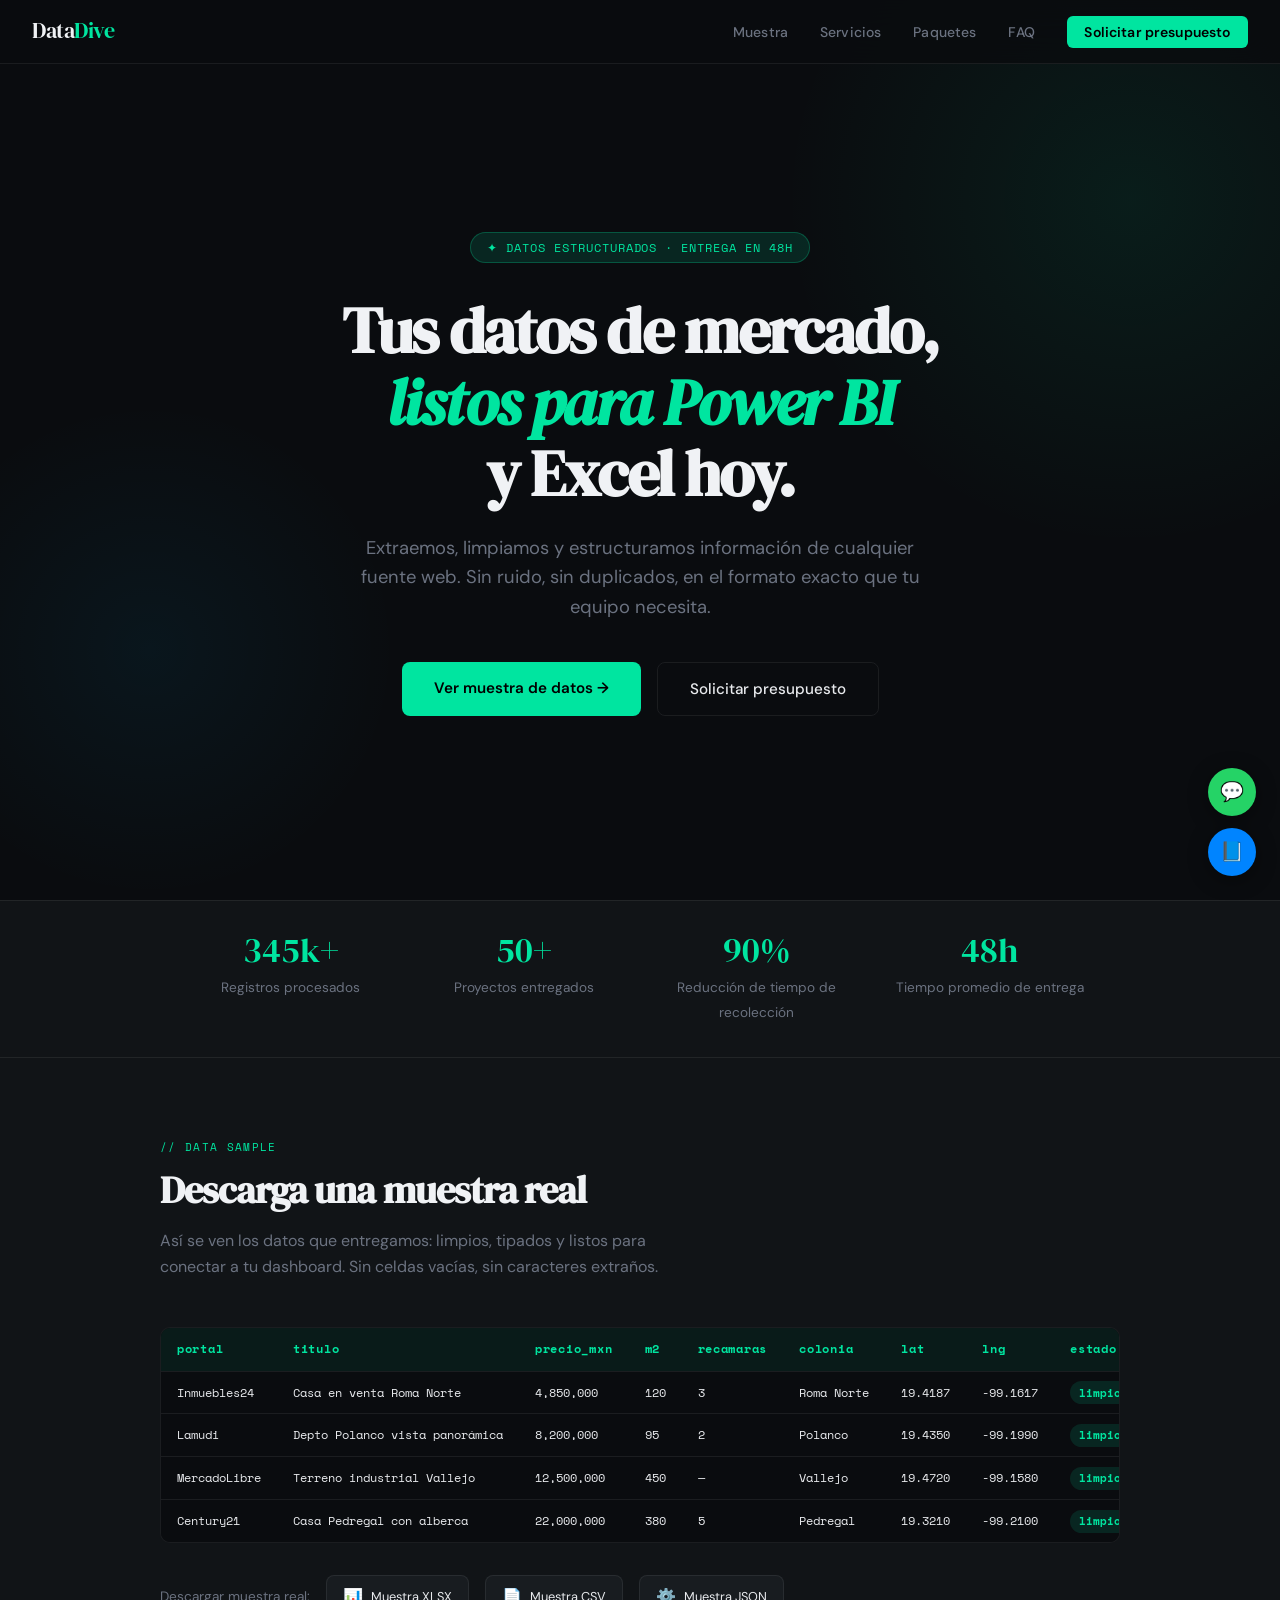
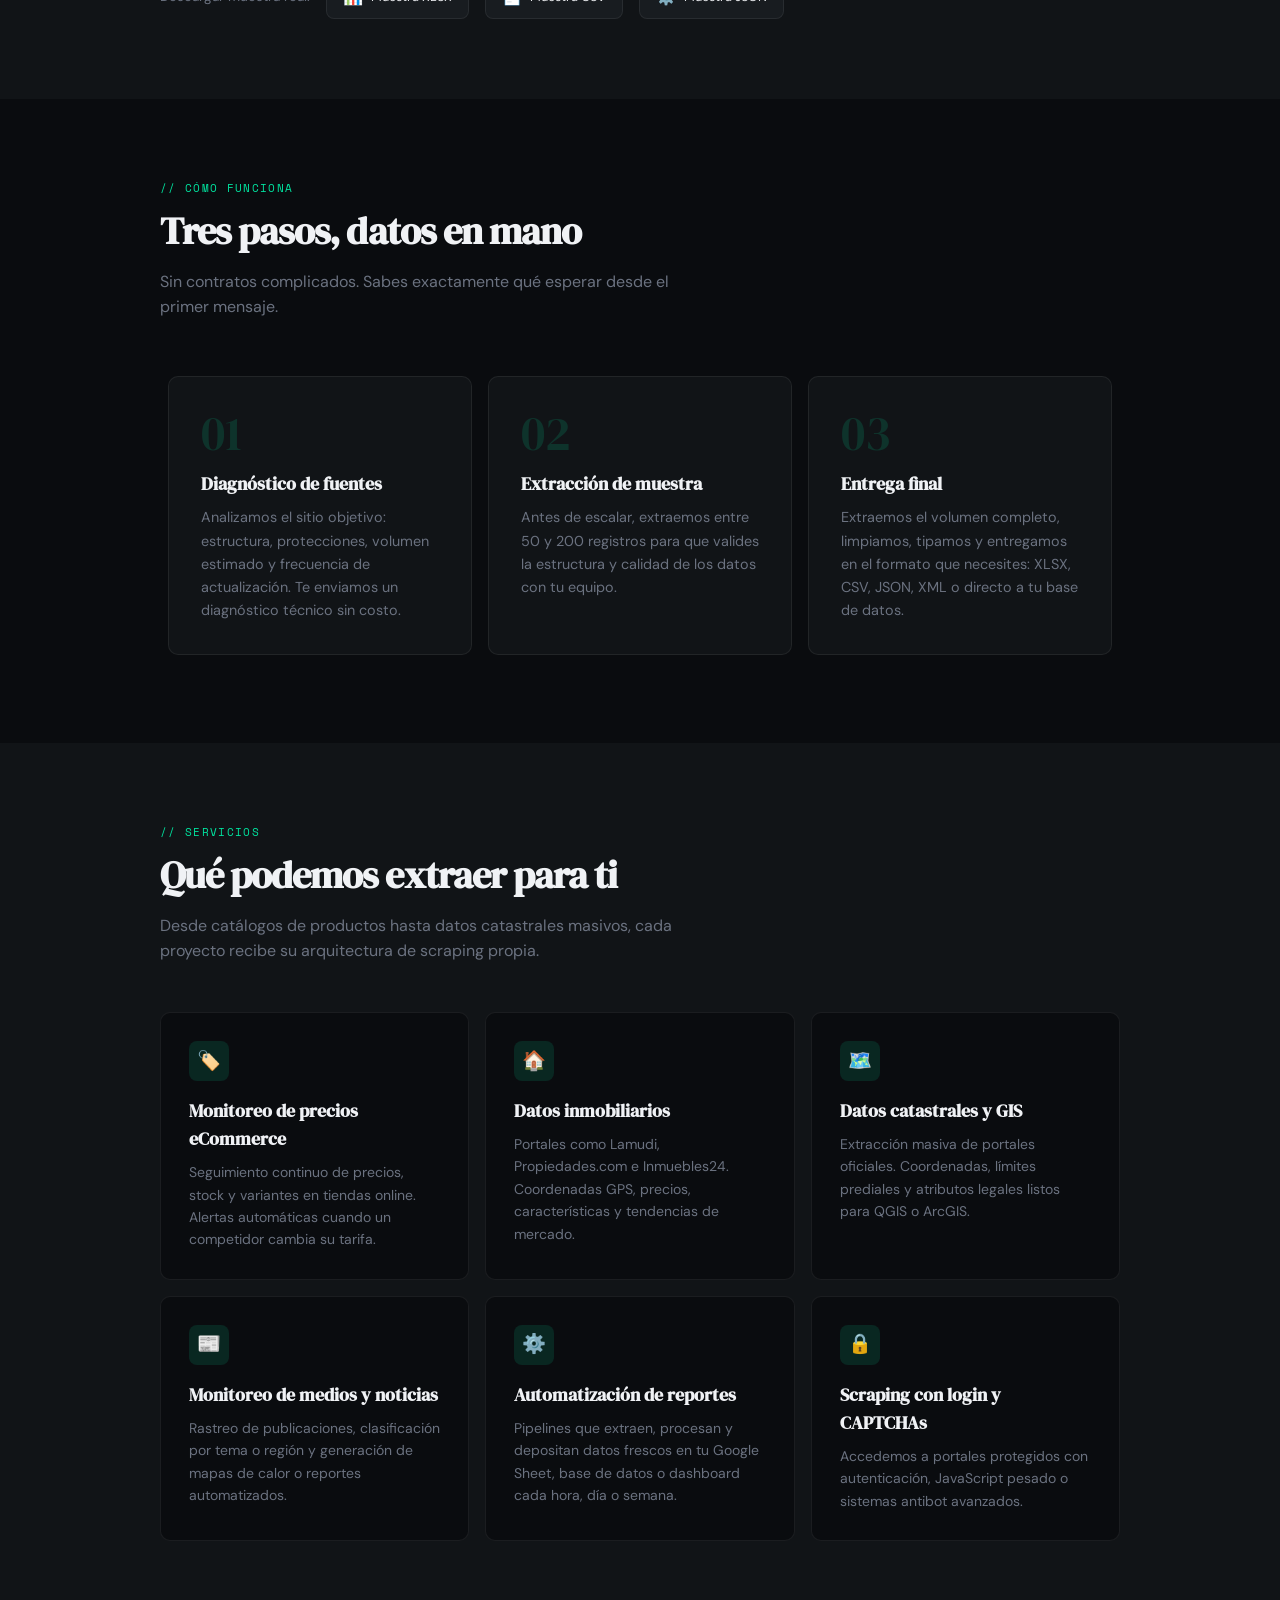
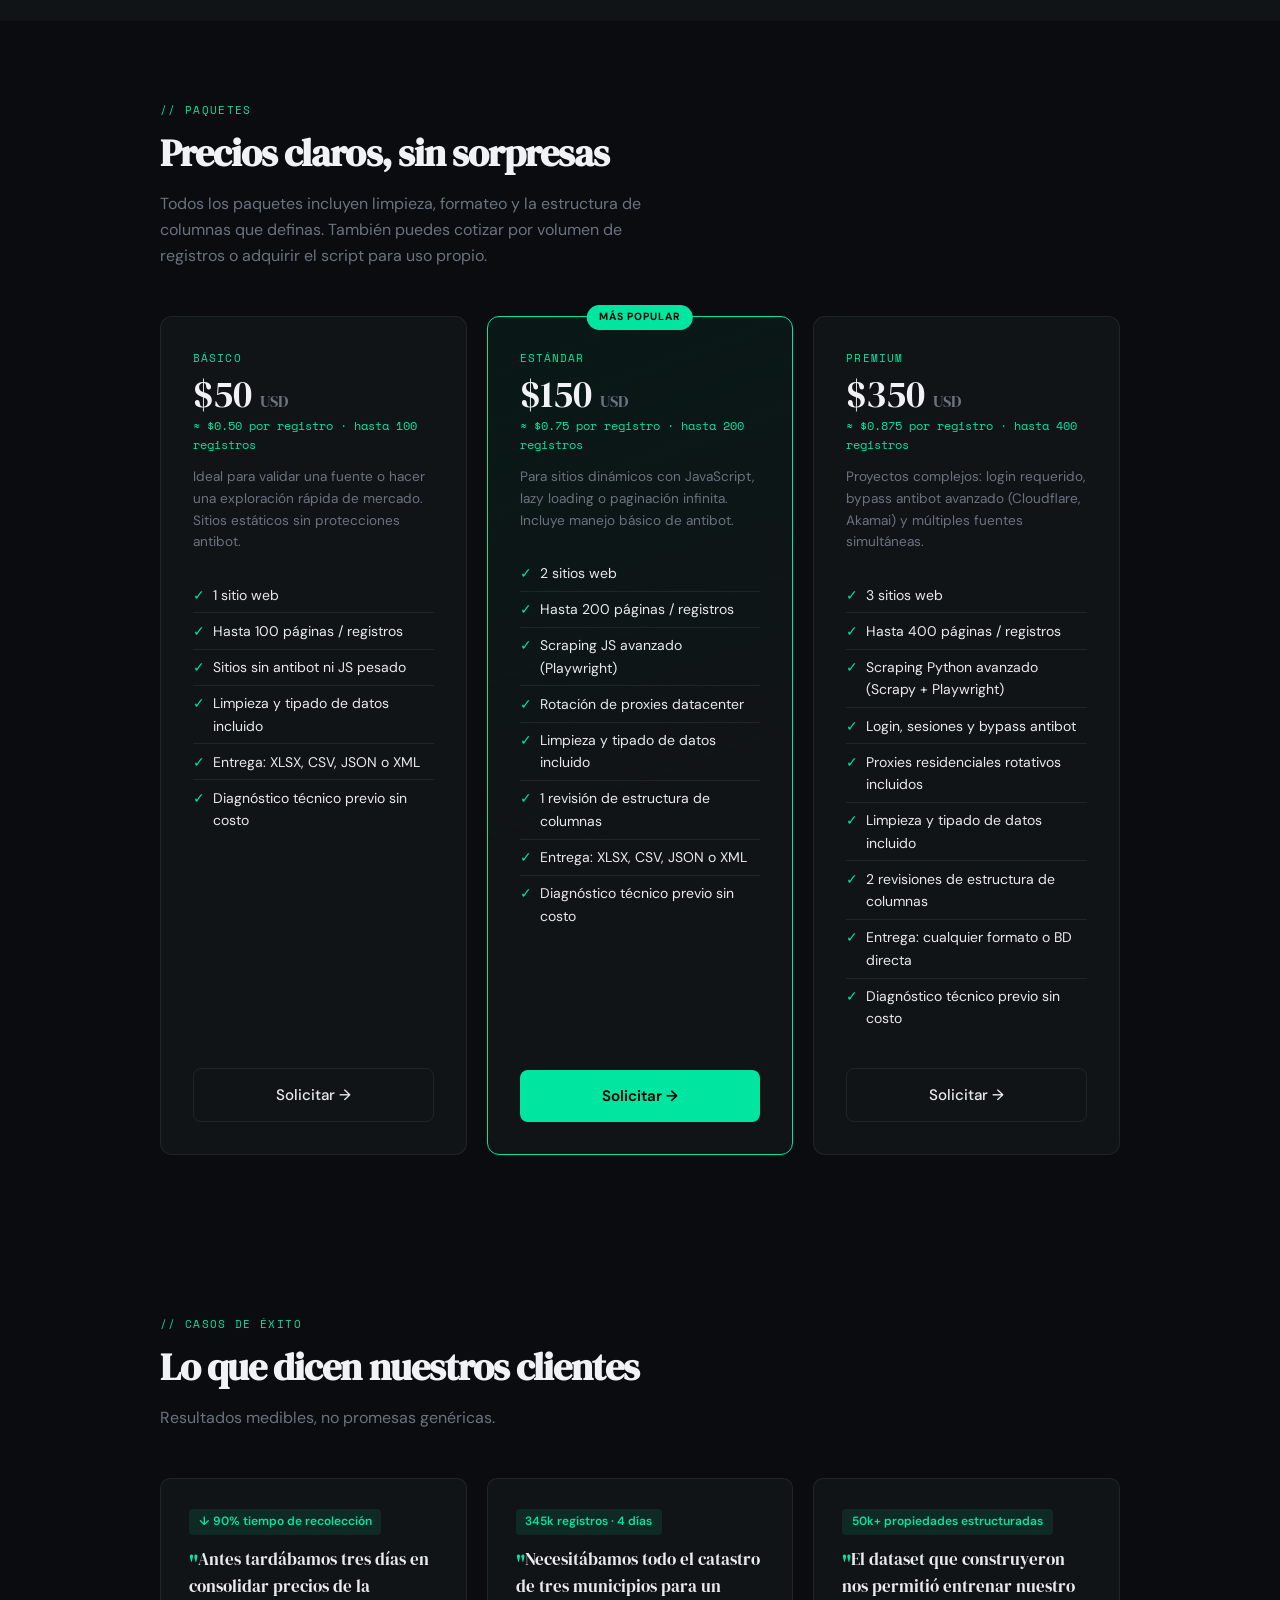
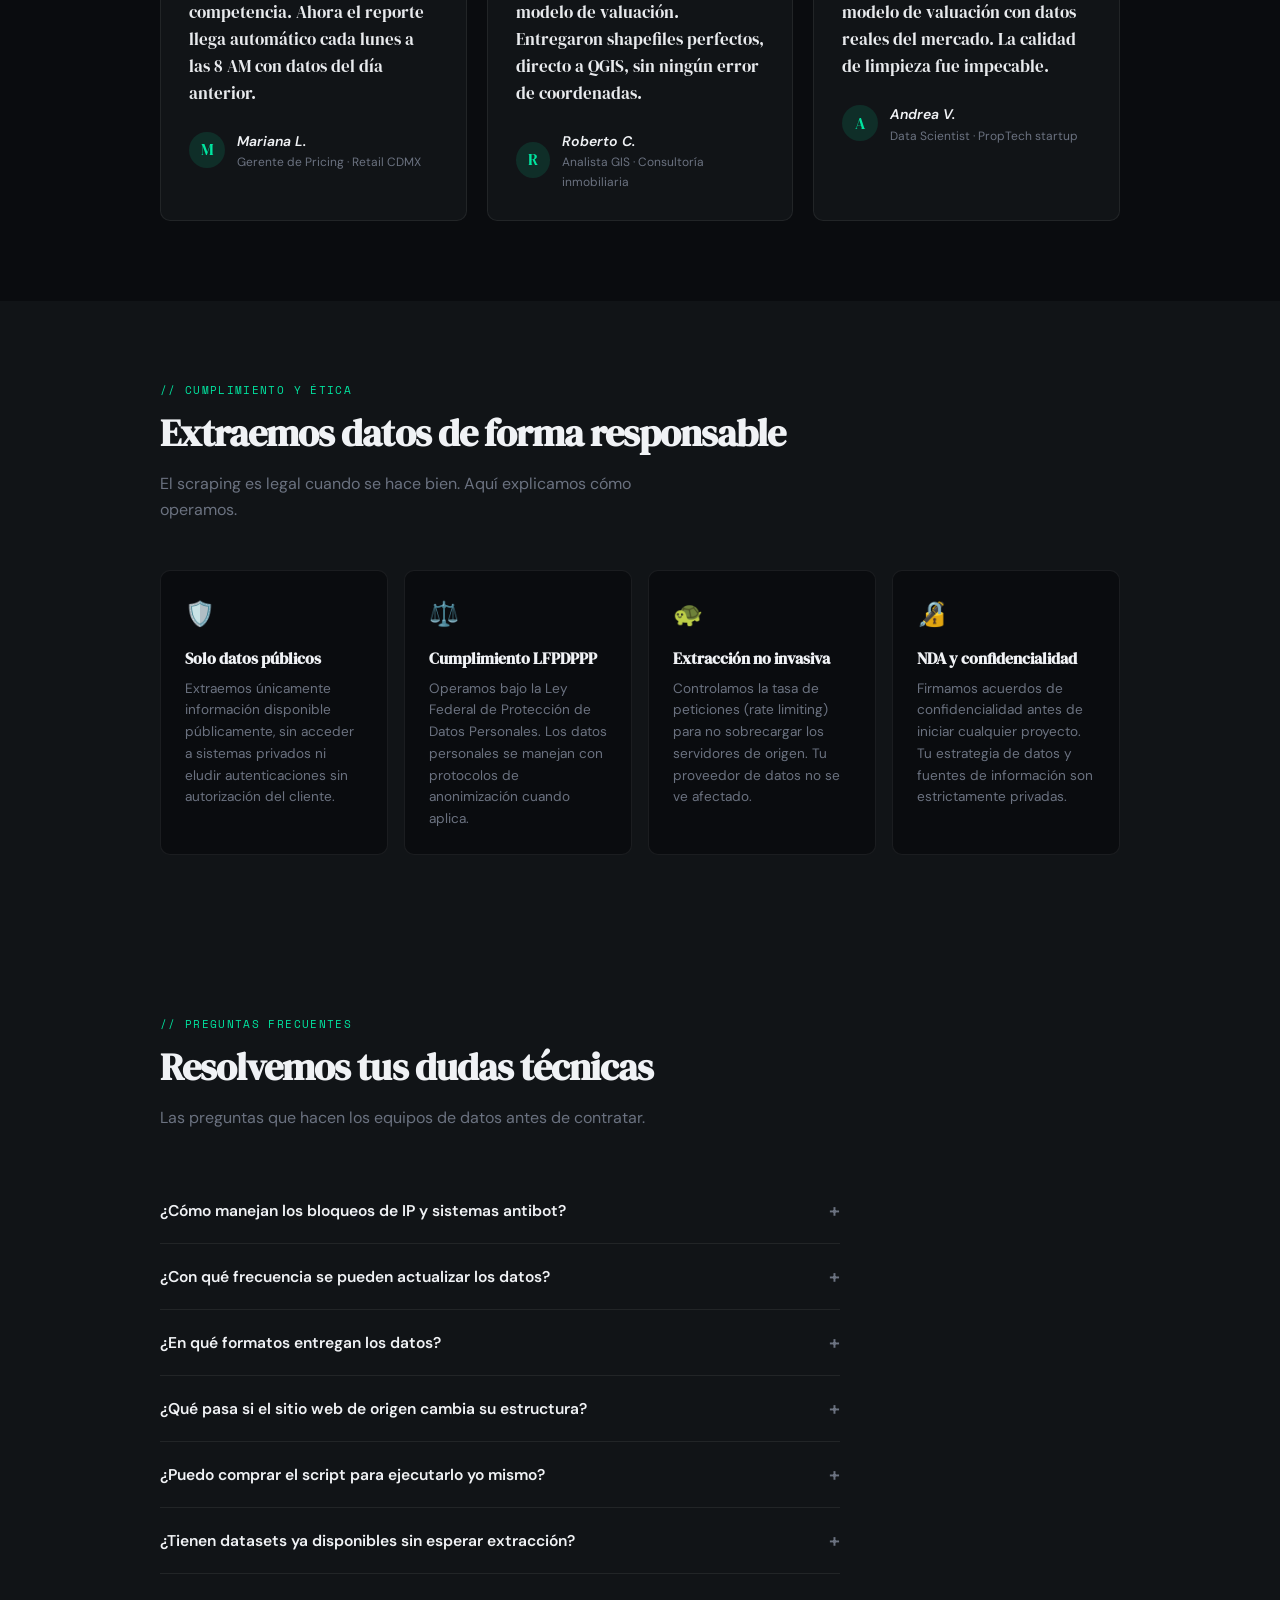
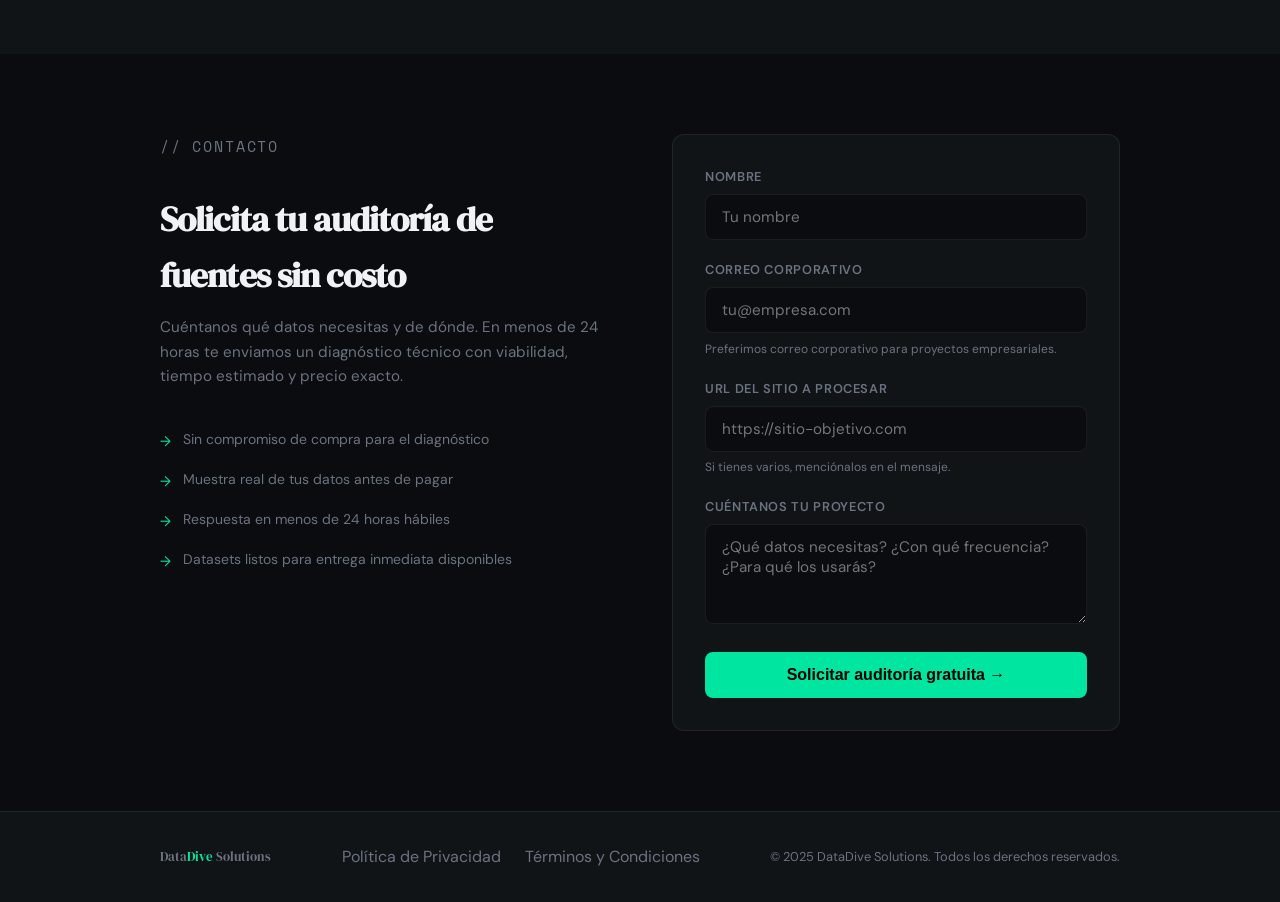
==== index.html @ be991227 "Primer commit" ====
<!DOCTYPE html>
<html lang="es">
<head>
  <meta charset="utf-8">
  <meta name="viewport" content="width=device-width, initial-scale=1">
  <meta name="description" content="Extraemos, limpiamos y estructuramos datos de cualquier fuente web. Listos para Power BI, Excel o tu base de datos.">
  <meta name="author" content="DataDive Solutions">

  <!-- Open Graph -->
  <meta property="og:title"       content="DataDive Solutions — Datos listos para decisiones">
  <meta property="og:description" content="Web scraping profesional. Datos estructurados entregados en 48h.">
  <meta property="og:type"        content="website">

  <title>DataDive Solutions — Datos listos para decisiones</title>

  <!-- Fonts -->
  <link rel="preconnect" href="https://fonts.googleapis.com">
  <link rel="preconnect" href="https://fonts.gstatic.com" crossorigin>
  <link href="https://fonts.googleapis.com/css2?family=DM+Serif+Display:ital@0;1&family=DM+Sans:wght@300;400;500;600&family=Space+Mono:wght@400;700&display=swap" rel="stylesheet">

  <!-- Stylesheet -->
  <link rel="stylesheet" href="css/styles.css">
</head>
<body>

  <!-- ══════════════════════════════════════════
       NAVBAR
  ══════════════════════════════════════════ -->
  <header>
    <nav class="navbar" aria-label="Navegación principal">
      <a class="nav-logo" href="#" aria-label="DataDive Solutions — Inicio">
        Data<span>Dive</span>
      </a>
      <ul class="nav-links" role="list">
        <li><a href="#muestra">Muestra</a></li>
        <li><a href="#servicios">Servicios</a></li>
        <li><a href="#paquetes">Paquetes</a></li>
        <li><a href="#faq">FAQ</a></li>
        <li><a href="#contacto" class="nav-cta">Solicitar presupuesto</a></li>
      </ul>
    </nav>
  </header>

  <main>

    <!-- ══════════════════════════════════════════
         HERO
    ══════════════════════════════════════════ -->
    <section class="hero" aria-labelledby="hero-heading">
      <div class="hero-inner">
        <div class="hero-badge" aria-hidden="true">✦ Datos estructurados · Entrega en 48h</div>
        <h1 id="hero-heading">
          Tus datos de mercado,<br>
          <em>listos para Power BI</em><br>
          y Excel hoy.
        </h1>
        <p>
          Extraemos, limpiamos y estructuramos información de cualquier fuente web.
          Sin ruido, sin duplicados, en el formato exacto que tu equipo necesita.
        </p>
        <div class="hero-actions">
          <a href="#muestra"  class="btn-primary">Ver muestra de datos →</a>
          <a href="#contacto" class="btn-ghost">Solicitar presupuesto</a>
        </div>
      </div>
    </section>

    <!-- ══════════════════════════════════════════
         STATS BAR
    ══════════════════════════════════════════ -->
    <div class="stats-bar" role="region" aria-label="Cifras clave">
      <div class="stats-inner">
        <div>
          <span class="stat-num">345k+</span>
          <span class="stat-label">Registros procesados</span>
        </div>
        <div>
          <span class="stat-num">50+</span>
          <span class="stat-label">Proyectos entregados</span>
        </div>
        <div>
          <span class="stat-num">90%</span>
          <span class="stat-label">Reducción de tiempo de recolección</span>
        </div>
        <div>
          <span class="stat-num">48h</span>
          <span class="stat-label">Tiempo promedio de entrega</span>
        </div>
      </div>
    </div>

    <!-- ══════════════════════════════════════════
         MUESTRA DE DATOS
    ══════════════════════════════════════════ -->
    <section id="muestra" aria-labelledby="muestra-heading">
      <div class="container">
        <p class="section-label" aria-hidden="true">// data sample</p>
        <h2 class="section-title" id="muestra-heading">Descarga una muestra real</h2>
        <p class="section-sub">
          Así se ven los datos que entregamos: limpios, tipados y listos para conectar a tu
          dashboard. Sin celdas vacías, sin caracteres extraños.
        </p>

        <div class="table-preview" role="region" aria-label="Muestra de dataset inmobiliario">
          <table>
            <thead>
              <tr>
                <th scope="col">portal</th>
                <th scope="col">titulo</th>
                <th scope="col">precio_mxn</th>
                <th scope="col">m2</th>
                <th scope="col">recamaras</th>
                <th scope="col">colonia</th>
                <th scope="col">lat</th>
                <th scope="col">lng</th>
                <th scope="col">estado</th>
              </tr>
            </thead>
            <tbody>
              <tr>
                <td>Inmuebles24</td>
                <td>Casa en venta Roma Norte</td>
                <td>4,850,000</td>
                <td>120</td>
                <td>3</td>
                <td>Roma Norte</td>
                <td>19.4187</td>
                <td>-99.1617</td>
                <td><span class="tag tag-ok">limpio</span></td>
              </tr>
              <tr>
                <td>Lamudi</td>
                <td>Depto Polanco vista panorámica</td>
                <td>8,200,000</td>
                <td>95</td>
                <td>2</td>
                <td>Polanco</td>
                <td>19.4350</td>
                <td>-99.1990</td>
                <td><span class="tag tag-ok">limpio</span></td>
              </tr>
              <tr>
                <td>MercadoLibre</td>
                <td>Terreno industrial Vallejo</td>
                <td>12,500,000</td>
                <td>450</td>
                <td>—</td>
                <td>Vallejo</td>
                <td>19.4720</td>
                <td>-99.1580</td>
                <td><span class="tag tag-ok">limpio</span></td>
              </tr>
              <tr>
                <td>Century21</td>
                <td>Casa Pedregal con alberca</td>
                <td>22,000,000</td>
                <td>380</td>
                <td>5</td>
                <td>Pedregal</td>
                <td>19.3210</td>
                <td>-99.2100</td>
                <td><span class="tag tag-ok">limpio</span></td>
              </tr>
            </tbody>
          </table>
        </div>

        <div class="download-row">
          <span style="font-size:0.85rem; color:var(--color-muted);">Descargar muestra real:</span>
          <a class="download-chip"
             href="https://wa.me/525579811317?text=Hola,%20quiero%20descargar%20una%20muestra%20de%20datos"
             target="_blank" rel="noopener noreferrer">
            <span class="chip-icon" aria-hidden="true">📊</span> Muestra XLSX
          </a>
          <a class="download-chip"
             href="https://wa.me/525579811317?text=Hola,%20quiero%20descargar%20una%20muestra%20de%20datos%20en%20CSV"
             target="_blank" rel="noopener noreferrer">
            <span class="chip-icon" aria-hidden="true">📄</span> Muestra CSV
          </a>
          <a class="download-chip"
             href="https://wa.me/525579811317?text=Hola,%20quiero%20descargar%20una%20muestra%20de%20datos%20en%20JSON"
             target="_blank" rel="noopener noreferrer">
            <span class="chip-icon" aria-hidden="true">⚙️</span> Muestra JSON
          </a>
        </div>
      </div>
    </section>

    <!-- ══════════════════════════════════════════
         PROCESO
    ══════════════════════════════════════════ -->
    <section id="proceso" aria-labelledby="proceso-heading">
      <div class="container">
        <p class="section-label" aria-hidden="true">// cómo funciona</p>
        <h2 class="section-title" id="proceso-heading">Tres pasos, datos en mano</h2>
        <p class="section-sub">Sin contratos complicados. Sabes exactamente qué esperar desde el primer mensaje.</p>

        <div class="process-steps">
          <div class="step">
            <div class="step-num" aria-hidden="true">01</div>
            <h3>Diagnóstico de fuentes</h3>
            <p>Analizamos el sitio objetivo: estructura, protecciones, volumen estimado y frecuencia de actualización. Te enviamos un diagnóstico técnico sin costo.</p>
          </div>
          <div class="step">
            <div class="step-num" aria-hidden="true">02</div>
            <h3>Extracción de muestra</h3>
            <p>Antes de escalar, extraemos entre 50 y 200 registros para que valides la estructura y calidad de los datos con tu equipo.</p>
          </div>
          <div class="step">
            <div class="step-num" aria-hidden="true">03</div>
            <h3>Entrega final</h3>
            <p>Extraemos el volumen completo, limpiamos, tipamos y entregamos en el formato que necesites: XLSX, CSV, JSON, XML o directo a tu base de datos.</p>
          </div>
        </div>
      </div>
    </section>

    <!-- ══════════════════════════════════════════
         SERVICIOS
    ══════════════════════════════════════════ -->
    <section id="servicios" aria-labelledby="servicios-heading">
      <div class="container">
        <p class="section-label" aria-hidden="true">// servicios</p>
        <h2 class="section-title" id="servicios-heading">Qué podemos extraer para ti</h2>
        <p class="section-sub">Desde catálogos de productos hasta datos catastrales masivos, cada proyecto recibe su arquitectura de scraping propia.</p>

        <div class="services-grid">
          <article class="service-card">
            <div class="service-icon" aria-hidden="true">🏷️</div>
            <h3>Monitoreo de precios eCommerce</h3>
            <p>Seguimiento continuo de precios, stock y variantes en tiendas online. Alertas automáticas cuando un competidor cambia su tarifa.</p>
          </article>
          <article class="service-card">
            <div class="service-icon" aria-hidden="true">🏠</div>
            <h3>Datos inmobiliarios</h3>
            <p>Portales como Lamudi, Propiedades.com e Inmuebles24. Coordenadas GPS, precios, características y tendencias de mercado.</p>
          </article>
          <article class="service-card">
            <div class="service-icon" aria-hidden="true">🗺️</div>
            <h3>Datos catastrales y GIS</h3>
            <p>Extracción masiva de portales oficiales. Coordenadas, límites prediales y atributos legales listos para QGIS o ArcGIS.</p>
          </article>
          <article class="service-card">
            <div class="service-icon" aria-hidden="true">📰</div>
            <h3>Monitoreo de medios y noticias</h3>
            <p>Rastreo de publicaciones, clasificación por tema o región y generación de mapas de calor o reportes automatizados.</p>
          </article>
          <article class="service-card">
            <div class="service-icon" aria-hidden="true">⚙️</div>
            <h3>Automatización de reportes</h3>
            <p>Pipelines que extraen, procesan y depositan datos frescos en tu Google Sheet, base de datos o dashboard cada hora, día o semana.</p>
          </article>
          <article class="service-card">
            <div class="service-icon" aria-hidden="true">🔒</div>
            <h3>Scraping con login y CAPTCHAs</h3>
            <p>Accedemos a portales protegidos con autenticación, JavaScript pesado o sistemas antibot avanzados.</p>
          </article>
        </div>
      </div>
    </section>

    <!-- ══════════════════════════════════════════
         PAQUETES
    ══════════════════════════════════════════ -->
    <section id="paquetes" aria-labelledby="paquetes-heading">
      <div class="container">
        <p class="section-label" aria-hidden="true">// paquetes</p>
        <h2 class="section-title" id="paquetes-heading">Precios claros, sin sorpresas</h2>
        <p class="section-sub">
          Todos los paquetes incluyen limpieza, formateo y la estructura de columnas que definas.
          También puedes cotizar por volumen de registros o adquirir el script para uso propio.
        </p>

        <div class="packages-grid">

          <!-- Básico -->
          <article class="pkg">
            <div class="pkg-name">Básico</div>
            <div class="pkg-price">$50 <span>USD</span></div>
            <div class="pkg-per-record">≈ $0.50 por registro · hasta 100 registros</div>
            <p class="pkg-desc">Ideal para validar una fuente o hacer una exploración rápida de mercado. Sitios estáticos sin protecciones antibot.</p>
            <ul class="pkg-features" role="list">
              <li>1 sitio web</li>
              <li>Hasta 100 páginas / registros</li>
              <li>Sitios sin antibot ni JS pesado</li>
              <li>Limpieza y tipado de datos incluido</li>
              <li>Entrega: XLSX, CSV, JSON o XML</li>
              <li>Diagnóstico técnico previo sin costo</li>
            </ul>
            <a href="https://wa.me/525579811317?text=Hola,%20me%20interesa%20el%20paquete%20Básico"
               class="btn-ghost" target="_blank" rel="noopener noreferrer">
              Solicitar →
            </a>
          </article>

          <!-- Estándar (featured) -->
          <article class="pkg featured">
            <div class="pkg-badge" aria-label="Más popular">MÁS POPULAR</div>
            <div class="pkg-name">Estándar</div>
            <div class="pkg-price">$150 <span>USD</span></div>
            <div class="pkg-per-record">≈ $0.75 por registro · hasta 200 registros</div>
            <p class="pkg-desc">Para sitios dinámicos con JavaScript, lazy loading o paginación infinita. Incluye manejo básico de antibot.</p>
            <ul class="pkg-features" role="list">
              <li>2 sitios web</li>
              <li>Hasta 200 páginas / registros</li>
              <li>Scraping JS avanzado (Playwright)</li>
              <li>Rotación de proxies datacenter</li>
              <li>Limpieza y tipado de datos incluido</li>
              <li>1 revisión de estructura de columnas</li>
              <li>Entrega: XLSX, CSV, JSON o XML</li>
              <li>Diagnóstico técnico previo sin costo</li>
            </ul>
            <a href="https://wa.me/525579811317?text=Hola,%20me%20interesa%20el%20paquete%20Estándar"
               class="btn-primary" target="_blank" rel="noopener noreferrer">
              Solicitar →
            </a>
          </article>

          <!-- Premium -->
          <article class="pkg">
            <div class="pkg-name">Premium</div>
            <div class="pkg-price">$350 <span>USD</span></div>
            <div class="pkg-per-record">≈ $0.875 por registro · hasta 400 registros</div>
            <p class="pkg-desc">Proyectos complejos: login requerido, bypass antibot avanzado (Cloudflare, Akamai) y múltiples fuentes simultáneas.</p>
            <ul class="pkg-features" role="list">
              <li>3 sitios web</li>
              <li>Hasta 400 páginas / registros</li>
              <li>Scraping Python avanzado (Scrapy + Playwright)</li>
              <li>Login, sesiones y bypass antibot</li>
              <li>Proxies residenciales rotativos incluidos</li>
              <li>Limpieza y tipado de datos incluido</li>
              <li>2 revisiones de estructura de columnas</li>
              <li>Entrega: cualquier formato o BD directa</li>
              <li>Diagnóstico técnico previo sin costo</li>
            </ul>
            <a href="https://wa.me/525579811317?text=Hola,%20me%20interesa%20el%20paquete%20Premium"
               class="btn-ghost" target="_blank" rel="noopener noreferrer">
              Solicitar →
            </a>
          </article>

        </div>
      </div>
    </section>

    <!-- ══════════════════════════════════════════
         TESTIMONIOS
    ══════════════════════════════════════════ -->
    <section id="casos" aria-labelledby="casos-heading">
      <div class="container">
        <p class="section-label" aria-hidden="true">// casos de éxito</p>
        <h2 class="section-title" id="casos-heading">Lo que dicen nuestros clientes</h2>
        <p class="section-sub">Resultados medibles, no promesas genéricas.</p>

        <div class="testimonials">
          <blockquote class="testimonial">
            <div class="metric-chip">↓ 90% tiempo de recolección</div>
            <p class="quote">Antes tardábamos tres días en consolidar precios de la competencia. Ahora el reporte llega automático cada lunes a las 8 AM con datos del día anterior.</p>
            <footer class="author">
              <div class="author-avatar" aria-hidden="true">M</div>
              <div>
                <cite class="author-name">Mariana L.</cite>
                <p class="author-role">Gerente de Pricing · Retail CDMX</p>
              </div>
            </footer>
          </blockquote>

          <blockquote class="testimonial">
            <div class="metric-chip">345k registros · 4 días</div>
            <p class="quote">Necesitábamos todo el catastro de tres municipios para un modelo de valuación. Entregaron shapefiles perfectos, directo a QGIS, sin ningún error de coordenadas.</p>
            <footer class="author">
              <div class="author-avatar" aria-hidden="true">R</div>
              <div>
                <cite class="author-name">Roberto C.</cite>
                <p class="author-role">Analista GIS · Consultoría inmobiliaria</p>
              </div>
            </footer>
          </blockquote>

          <blockquote class="testimonial">
            <div class="metric-chip">50k+ propiedades estructuradas</div>
            <p class="quote">El dataset que construyeron nos permitió entrenar nuestro modelo de valuación con datos reales del mercado. La calidad de limpieza fue impecable.</p>
            <footer class="author">
              <div class="author-avatar" aria-hidden="true">A</div>
              <div>
                <cite class="author-name">Andrea V.</cite>
                <p class="author-role">Data Scientist · PropTech startup</p>
              </div>
            </footer>
          </blockquote>
        </div>
      </div>
    </section>

    <!-- ══════════════════════════════════════════
         LEGAL / CUMPLIMIENTO
    ══════════════════════════════════════════ -->
    <section id="legal" aria-labelledby="legal-heading">
      <div class="container">
        <p class="section-label" aria-hidden="true">// cumplimiento y ética</p>
        <h2 class="section-title" id="legal-heading">Extraemos datos de forma responsable</h2>
        <p class="section-sub">El scraping es legal cuando se hace bien. Aquí explicamos cómo operamos.</p>

        <div class="trust-grid">
          <div class="trust-card">
            <div class="trust-icon" aria-hidden="true">🛡️</div>
            <h4>Solo datos públicos</h4>
            <p>Extraemos únicamente información disponible públicamente, sin acceder a sistemas privados ni eludir autenticaciones sin autorización del cliente.</p>
          </div>
          <div class="trust-card">
            <div class="trust-icon" aria-hidden="true">⚖️</div>
            <h4>Cumplimiento LFPDPPP</h4>
            <p>Operamos bajo la Ley Federal de Protección de Datos Personales. Los datos personales se manejan con protocolos de anonimización cuando aplica.</p>
          </div>
          <div class="trust-card">
            <div class="trust-icon" aria-hidden="true">🐢</div>
            <h4>Extracción no invasiva</h4>
            <p>Controlamos la tasa de peticiones (rate limiting) para no sobrecargar los servidores de origen. Tu proveedor de datos no se ve afectado.</p>
          </div>
          <div class="trust-card">
            <div class="trust-icon" aria-hidden="true">🔏</div>
            <h4>NDA y confidencialidad</h4>
            <p>Firmamos acuerdos de confidencialidad antes de iniciar cualquier proyecto. Tu estrategia de datos y fuentes de información son estrictamente privadas.</p>
          </div>
        </div>
      </div>
    </section>

    <!-- ══════════════════════════════════════════
         FAQ
    ══════════════════════════════════════════ -->
    <section id="faq" aria-labelledby="faq-heading">
      <div class="container">
        <p class="section-label" aria-hidden="true">// preguntas frecuentes</p>
        <h2 class="section-title" id="faq-heading">Resolvemos tus dudas técnicas</h2>
        <p class="section-sub">Las preguntas que hacen los equipos de datos antes de contratar.</p>

        <div class="faq-list" role="list">

          <div class="faq-item" role="listitem">
            <button class="faq-q" aria-expanded="false">
              ¿Cómo manejan los bloqueos de IP y sistemas antibot?
              <span aria-hidden="true">+</span>
            </button>
            <div class="faq-a">
              Usamos rotación de proxies residenciales, user-agent dinámico y técnicas de comportamiento
              humano simulado (tiempos aleatorios entre peticiones, movimiento de ratón en navegadores
              headless). Para sistemas Cloudflare o Akamai avanzados, evaluamos el caso en el diagnóstico
              inicial y te informamos si hay limitaciones técnicas antes de cobrar nada.
            </div>
          </div>

          <div class="faq-item" role="listitem">
            <button class="faq-q" aria-expanded="false">
              ¿Con qué frecuencia se pueden actualizar los datos?
              <span aria-hidden="true">+</span>
            </button>
            <div class="faq-a">
              Desde actualizaciones en tiempo real (cada hora) hasta snapshots semanales o mensuales.
              Para automatizaciones recurrentes ofrecemos un plan de mantenimiento mensual que incluye
              monitoreo del pipeline y correcciones si el sitio cambia su estructura.
            </div>
          </div>

          <div class="faq-item" role="listitem">
            <button class="faq-q" aria-expanded="false">
              ¿En qué formatos entregan los datos?
              <span aria-hidden="true">+</span>
            </button>
            <div class="faq-a">
              XLSX, CSV, JSON, XML y TXT plano. Si necesitas carga directa a una base de datos
              (PostgreSQL, MySQL, BigQuery, Airtable, Google Sheets), también lo configuramos.
              Para proyectos GIS entregamos shapefiles (.shp) o GeoJSON listos para QGIS o ArcGIS.
            </div>
          </div>

          <div class="faq-item" role="listitem">
            <button class="faq-q" aria-expanded="false">
              ¿Qué pasa si el sitio web de origen cambia su estructura?
              <span aria-hidden="true">+</span>
            </button>
            <div class="faq-a">
              En proyectos de extracción recurrente incluimos monitoreo activo: si el sitio cambia su
              HTML o su API interna, detectamos la ruptura y actualizamos el script dentro de 24–48 horas
              sin costo adicional durante el período contratado.
            </div>
          </div>

          <div class="faq-item" role="listitem">
            <button class="faq-q" aria-expanded="false">
              ¿Puedo comprar el script para ejecutarlo yo mismo?
              <span aria-hidden="true">+</span>
            </button>
            <div class="faq-a">
              Sí. Entregamos el código documentado en Python (Scrapy, Playwright o BeautifulSoup según
              el caso) con instrucciones de ejecución. También podemos configurarlo para que corra en
              un servidor o en AWS Lambda si prefieres la ejecución en la nube.
            </div>
          </div>

          <div class="faq-item" role="listitem">
            <button class="faq-q" aria-expanded="false">
              ¿Tienen datasets ya disponibles sin esperar extracción?
              <span aria-hidden="true">+</span>
            </button>
            <div class="faq-a">
              Sí. Contamos con datasets listos para entrega inmediata en los sectores inmobiliario
              (CDMX y principales ciudades), e-commerce (electrónica, moda, ferretería) y finanzas
              (tasas bancarias, tipos de cambio históricos). Escríbenos y te decimos si tenemos lo
              que necesitas.
            </div>
          </div>

        </div>
      </div>
    </section>

    <!-- ══════════════════════════════════════════
         CONTACTO
    ══════════════════════════════════════════ -->
    <section id="contacto" aria-labelledby="contacto-heading">
      <div class="container">
        <div class="contact-grid">

          <div class="contact-info">
            <p class="section-label" aria-hidden="true">// contacto</p>
            <h2 id="contacto-heading">Solicita tu auditoría de fuentes sin costo</h2>
            <p>Cuéntanos qué datos necesitas y de dónde. En menos de 24 horas te enviamos un diagnóstico técnico con viabilidad, tiempo estimado y precio exacto.</p>
            <ul class="contact-bullets" role="list">
              <li>Sin compromiso de compra para el diagnóstico</li>
              <li>Muestra real de tus datos antes de pagar</li>
              <li>Respuesta en menos de 24 horas hábiles</li>
              <li>Datasets listos para entrega inmediata disponibles</li>
            </ul>
          </div>

          <div class="form-card">
            <form action="https://formsubmit.co/contactoddsolutions@gmail.com" method="POST" novalidate>

              <div class="form-group">
                <label for="name">Nombre</label>
                <input type="text" id="name" name="name" placeholder="Tu nombre" required autocomplete="name">
              </div>

              <div class="form-group">
                <label for="email">Correo corporativo</label>
                <input type="email" id="email" name="email" placeholder="tu@empresa.com" required autocomplete="email">
                <p class="form-hint">Preferimos correo corporativo para proyectos empresariales.</p>
              </div>

              <div class="form-group">
                <label for="url_sitio">URL del sitio a procesar</label>
                <input type="url" id="url_sitio" name="url_sitio" placeholder="https://sitio-objetivo.com">
                <p class="form-hint">Si tienes varios, menciónalos en el mensaje.</p>
              </div>

              <div class="form-group">
                <label for="message">Cuéntanos tu proyecto</label>
                <textarea id="message" name="message" placeholder="¿Qué datos necesitas? ¿Con qué frecuencia? ¿Para qué los usarás?" required></textarea>
              </div>

              <!-- FormSubmit hidden fields -->
              <input type="hidden" name="_next"    value="https://arifnvz.github.io/ddsolutions/">
              <input type="hidden" name="_captcha" value="false">
              <input type="hidden" name="_subject" value="Nueva solicitud de auditoría — DataDive">

              <button type="submit" class="btn-primary form-submit">
                Solicitar auditoría gratuita →
              </button>

            </form>
          </div>

        </div>
      </div>
    </section>

  </main>

  <!-- ══════════════════════════════════════════
       FOOTER
  ══════════════════════════════════════════ -->
  <footer class="site-footer">
    <div class="footer-inner">
      <p class="footer-logo">Data<span>Dive</span> Solutions</p>
      <nav class="footer-links" aria-label="Legal">
        <a href="legal.html">Política de Privacidad</a>
        <a href="legal.html">Términos y Condiciones</a>
      </nav>
      <p>© 2025 DataDive Solutions. Todos los derechos reservados.</p>
    </div>
  </footer>

  <!-- ══════════════════════════════════════════
       FLOATING CTA
  ══════════════════════════════════════════ -->
  <div class="float-cta" aria-label="Contacto rápido">
    <a href="https://wa.me/525579811317"
       class="float-btn float-wa"
       target="_blank" rel="noopener noreferrer"
       aria-label="Contáctanos por WhatsApp">
      💬
    </a>
    <a href="https://www.facebook.com/share/1CLUdDTgsz/?mibextid=wwXlfr"
       class="float-btn float-fb"
       target="_blank" rel="noopener noreferrer"
       aria-label="Contáctanos por Facebook">
      📘
    </a>
  </div>

  <!-- Script — deferred so it runs after the DOM is fully parsed -->
  <script src="js/main.js" defer></script>

</body>
</html>
---- css/styles.css ----
/* ============================================================
   DataDive Solutions — Main Stylesheet
   Structure:
   1. Design Tokens (CSS Custom Properties)
   2. Reset & Base
   3. Typography Utilities
   4. Layout Utilities
   5. Components
      5.1 Navbar
      5.2 Buttons
      5.3 Hero
      5.4 Stats Bar
      5.5 Data Sample / Table
      5.6 Process Steps
      5.7 Services Grid
      5.8 Packages
      5.9 Testimonials
      5.10 Legal / Trust Cards
      5.11 FAQ Accordion
      5.12 Contact Form
      5.13 Footer
      5.14 Floating CTA
   6. Animations
   7. Media Queries
   ============================================================ */


/* ── 1. DESIGN TOKENS ─────────────────────────────────────── */
:root {
  /* Colors */
  --color-bg:          #0a0c0f;
  --color-surface:     #111417;
  --color-surface-2:   #181c20;
  --color-border:      rgba(255, 255, 255, 0.07);
  --color-accent:      #00e5a0;
  --color-accent-2:    #00b8ff;
  --color-accent-dim:  rgba(0, 229, 160, 0.12);
  --color-text:        #e8eaed;
  --color-muted:       #6b7280;
  --color-heading:     #f0f2f5;
  --color-danger:      #ff4d6d;
  --color-wa:          #25d366;
  --color-fb:          #0084ff;

  /* Typography */
  --font-sans:   'DM Sans', sans-serif;
  --font-serif:  'DM Serif Display', serif;
  --font-mono:   'Space Mono', monospace;

  /* Spacing scale */
  --space-xs:  0.25rem;
  --space-sm:  0.5rem;
  --space-md:  1rem;
  --space-lg:  2rem;
  --space-xl:  3rem;
  --space-2xl: 5rem;

  /* Radii */
  --radius-sm:  6px;
  --radius-md:  8px;
  --radius-lg:  10px;
  --radius-xl:  12px;
  --radius-pill: 100px;

  /* Transitions */
  --transition-fast: 0.15s ease;
  --transition-base: 0.2s ease;
  --transition-slow: 0.5s ease;

  /* Layout */
  --container-max: 960px;
  --nav-height: 64px;
}


/* ── 2. RESET & BASE ──────────────────────────────────────── */
*,
*::before,
*::after {
  box-sizing: border-box;
  margin: 0;
  padding: 0;
}

html {
  scroll-behavior: smooth;
}

body {
  background:   var(--color-bg);
  color:        var(--color-text);
  font-family:  var(--font-sans);
  font-size:    16px;
  line-height:  1.6;
  overflow-x:   hidden;
}


/* ── 3. TYPOGRAPHY UTILITIES ──────────────────────────────── */
.section-label {
  font-family:    var(--font-mono);
  font-size:      0.7rem;
  letter-spacing: 0.12em;
  text-transform: uppercase;
  color:          var(--color-accent);
  margin-bottom:  0.75rem;
}

.section-title {
  font-family:    var(--font-serif);
  font-size:      clamp(1.8rem, 3vw, 2.6rem);
  color:          var(--color-heading);
  letter-spacing: -0.025em;
  line-height:    1.15;
  margin-bottom:  var(--space-md);
}

.section-sub {
  color:         var(--color-muted);
  max-width:     520px;
  font-size:     1rem;
  margin-bottom: var(--space-xl);
}


/* ── 4. LAYOUT UTILITIES ──────────────────────────────────── */
.container {
  max-width: var(--container-max);
  margin:    0 auto;
}

section {
  padding: var(--space-2xl) var(--space-lg);
}


/* ── 5. COMPONENTS ────────────────────────────────────────── */

/* 5.1 Navbar */
.navbar {
  position:        fixed;
  top:             0;
  left:            0;
  right:           0;
  z-index:         100;
  display:         flex;
  align-items:     center;
  justify-content: space-between;
  padding:         0 var(--space-lg);
  height:          var(--nav-height);
  background:      rgba(10, 12, 15, 0.85);
  backdrop-filter: blur(16px);
  border-bottom:   1px solid var(--color-border);
}

.nav-logo {
  font-family:     var(--font-serif);
  font-size:       1.35rem;
  color:           var(--color-heading);
  text-decoration: none;
  letter-spacing:  -0.02em;
}
.nav-logo span { color: var(--color-accent); }

.nav-links {
  display:    flex;
  gap:        var(--space-lg);
  list-style: none;
}

.nav-links a {
  color:           var(--color-muted);
  text-decoration: none;
  font-size:       0.875rem;
  font-weight:     500;
  letter-spacing:  0.01em;
  transition:      color var(--transition-base);
}
.nav-links a:hover { color: var(--color-text); }

.nav-cta {
  background:    var(--color-accent);
  color:         #000 !important;
  padding:       0.45rem 1.1rem;
  border-radius: var(--radius-sm);
  font-weight:   600 !important;
}
.nav-cta:hover { opacity: 0.88; }


/* 5.2 Buttons */
.btn-primary {
  background:      var(--color-accent);
  color:           #000;
  border:          none;
  padding:         0.85rem 2rem;
  border-radius:   var(--radius-md);
  font-size:       0.95rem;
  font-weight:     600;
  cursor:          pointer;
  text-decoration: none;
  transition:      transform var(--transition-fast),
                   box-shadow var(--transition-fast);
  box-shadow:      0 0 0 rgba(0, 229, 160, 0);
  display:         inline-block;
}
.btn-primary:hover {
  transform:  translateY(-2px);
  box-shadow: 0 8px 32px rgba(0, 229, 160, 0.25);
}

.btn-ghost {
  background:      transparent;
  color:           var(--color-text);
  border:          1px solid var(--color-border);
  padding:         0.85rem 2rem;
  border-radius:   var(--radius-md);
  font-size:       0.95rem;
  font-weight:     500;
  cursor:          pointer;
  text-decoration: none;
  transition:      border-color var(--transition-base),
                   color var(--transition-base);
  display:         inline-block;
}
.btn-ghost:hover {
  border-color: var(--color-accent);
  color:        var(--color-accent);
}


/* 5.3 Hero */
.hero {
  min-height: 100vh;
  display:    grid;
  place-items: center;
  padding:    7rem var(--space-lg) 4rem;
  position:   relative;
  overflow:   hidden;
}

.hero::before {
  content:        '';
  position:       absolute;
  width:          700px;
  height:         700px;
  background:     radial-gradient(circle, rgba(0, 229, 160, 0.08) 0%, transparent 70%);
  top:            -150px;
  right:          -200px;
  pointer-events: none;
}

.hero::after {
  content:        '';
  position:       absolute;
  width:          500px;
  height:         500px;
  background:     radial-gradient(circle, rgba(0, 184, 255, 0.06) 0%, transparent 70%);
  bottom:         0;
  left:           -100px;
  pointer-events: none;
}

.hero-inner {
  max-width: 860px;
  text-align: center;
  position:   relative;
  z-index:    1;
}

.hero-badge {
  display:        inline-flex;
  align-items:    center;
  gap:            var(--space-sm);
  background:     var(--color-accent-dim);
  border:         1px solid rgba(0, 229, 160, 0.25);
  border-radius:  var(--radius-pill);
  padding:        0.3rem var(--space-md);
  font-size:      0.75rem;
  font-family:    var(--font-mono);
  color:          var(--color-accent);
  letter-spacing: 0.08em;
  text-transform: uppercase;
  margin-bottom:  var(--space-lg);
  animation:      fadeUp 0.6s ease both;
}

.hero h1 {
  font-family:    var(--font-serif);
  font-size:      clamp(2.4rem, 5vw, 4rem);
  line-height:    1.12;
  color:          var(--color-heading);
  letter-spacing: -0.03em;
  margin-bottom:  1.5rem;
  animation:      fadeUp 0.6s 0.1s ease both;
}
.hero h1 em { color: var(--color-accent); font-style: italic; }

.hero p {
  font-size:     1.15rem;
  color:         var(--color-muted);
  max-width:     580px;
  margin:        0 auto 2.5rem;
  animation:     fadeUp 0.6s 0.2s ease both;
}

.hero-actions {
  display:         flex;
  gap:             var(--space-md);
  justify-content: center;
  flex-wrap:       wrap;
  animation:       fadeUp 0.6s 0.3s ease both;
}


/* 5.4 Stats Bar */
.stats-bar {
  background:    var(--color-surface);
  border-top:    1px solid var(--color-border);
  border-bottom: 1px solid var(--color-border);
  padding:       var(--space-lg);
}

.stats-inner {
  max-width:             900px;
  margin:                0 auto;
  display:               grid;
  grid-template-columns: repeat(auto-fit, minmax(180px, 1fr));
  gap:                   var(--space-lg);
  text-align:            center;
}

.stat-num {
  font-family:   var(--font-serif);
  font-size:     2.2rem;
  color:         var(--color-accent);
  display:       block;
  line-height:   1;
  margin-bottom: 0.35rem;
}

.stat-label { font-size: 0.85rem; color: var(--color-muted); }


/* 5.5 Data Sample / Table */
#muestra { background: var(--color-surface); }

.table-preview {
  background:    var(--color-bg);
  border:        1px solid var(--color-border);
  border-radius: var(--radius-lg);
  overflow:      hidden;
  margin-bottom: var(--space-lg);
  overflow-x:    auto;
}

.table-preview table {
  width:           100%;
  border-collapse: collapse;
  font-family:     var(--font-mono);
  font-size:       0.78rem;
}

.table-preview thead {
  background:    rgba(0, 229, 160, 0.07);
  border-bottom: 1px solid var(--color-border);
}

.table-preview th {
  color:          var(--color-accent);
  padding:        0.7rem var(--space-md);
  text-align:     left;
  letter-spacing: 0.06em;
  white-space:    nowrap;
}

.table-preview td {
  padding:       0.6rem var(--space-md);
  color:         var(--color-text);
  border-bottom: 1px solid var(--color-border);
  white-space:   nowrap;
}

.table-preview tr:last-child td { border-bottom: none; }
.table-preview tr:hover td      { background: rgba(255, 255, 255, 0.02); }

.tag {
  display:       inline-block;
  padding:       0.15rem 0.55rem;
  border-radius: var(--radius-pill);
  font-size:     0.7rem;
  font-family:   var(--font-mono);
  font-weight:   700;
}
.tag-ok   { background: rgba(0, 229, 160, 0.12); color: var(--color-accent); }
.tag-warn { background: rgba(255, 77, 109, 0.12); color: var(--color-danger); }

.download-row {
  display:     flex;
  gap:         var(--space-md);
  flex-wrap:   wrap;
  align-items: center;
}

.download-chip {
  display:         flex;
  align-items:     center;
  gap:             var(--space-sm);
  background:      var(--color-surface-2);
  border:          1px solid var(--color-border);
  border-radius:   var(--radius-md);
  padding:         0.5rem var(--space-md);
  font-size:       0.8rem;
  color:           var(--color-text);
  text-decoration: none;
  transition:      border-color var(--transition-base),
                   color var(--transition-base);
  cursor:          pointer;
}
.download-chip:hover { border-color: var(--color-accent); color: var(--color-accent); }
.chip-icon { font-size: 1rem; }


/* 5.6 Process Steps */
.process-steps {
  display:               grid;
  grid-template-columns: repeat(auto-fit, minmax(240px, 1fr));
  gap:                   0;
}

.step {
  background:    var(--color-surface);
  border:        1px solid var(--color-border);
  border-radius: var(--radius-lg);
  padding:       var(--space-lg);
  margin:        var(--space-sm);
  transition:    border-color var(--transition-base);
}
.step:hover { border-color: rgba(0, 229, 160, 0.3); }

.step-num {
  font-family:   var(--font-serif);
  font-size:     3rem;
  color:         rgba(0, 229, 160, 0.15);
  line-height:   1;
  margin-bottom: 0.75rem;
}

.step h3 {
  font-family:   var(--font-serif);
  font-size:     1.15rem;
  color:         var(--color-heading);
  margin-bottom: var(--space-sm);
}

.step p { font-size: 0.9rem; color: var(--color-muted); }


/* 5.7 Services Grid */
#servicios { background: var(--color-surface); }

.services-grid {
  display:               grid;
  grid-template-columns: repeat(auto-fit, minmax(260px, 1fr));
  gap:                   var(--space-md);
}

.service-card {
  background:    var(--color-bg);
  border:        1px solid var(--color-border);
  border-radius: var(--radius-lg);
  padding:       1.75rem;
  transition:    border-color var(--transition-base),
                 transform var(--transition-base);
}
.service-card:hover {
  border-color: rgba(0, 229, 160, 0.3);
  transform:    translateY(-3px);
}

.service-icon {
  width:         40px;
  height:        40px;
  background:    var(--color-accent-dim);
  border-radius: var(--radius-md);
  display:       flex;
  align-items:   center;
  justify-content: center;
  font-size:     1.2rem;
  margin-bottom: var(--space-md);
}

.service-card h3 {
  font-family:   var(--font-serif);
  font-size:     1.1rem;
  color:         var(--color-heading);
  margin-bottom: var(--space-sm);
}
.service-card p { font-size: 0.875rem; color: var(--color-muted); }


/* 5.8 Packages */
.packages-grid {
  display:               grid;
  grid-template-columns: repeat(3, 1fr);
  gap:                   1.25rem;
  align-items:           stretch;
}

.pkg {
  background:     var(--color-surface);
  border:         1px solid var(--color-border);
  border-radius:  var(--radius-xl);
  padding:        var(--space-lg);
  position:       relative;
  transition:     border-color var(--transition-base);
  display:        flex;
  flex-direction: column;
}
.pkg:hover { border-color: rgba(0, 229, 160, 0.25); }

.pkg.featured {
  border-color: var(--color-accent);
  background:   linear-gradient(160deg, rgba(0, 229, 160, 0.06) 0%, var(--color-surface) 60%);
}

.pkg-badge {
  position:       absolute;
  top:            -12px;
  left:           50%;
  transform:      translateX(-50%);
  background:     var(--color-accent);
  color:          #000;
  font-size:      0.65rem;
  font-weight:    700;
  letter-spacing: 0.1em;
  text-transform: uppercase;
  padding:        0.25rem 0.75rem;
  border-radius:  var(--radius-pill);
  white-space:    nowrap;
}

.pkg-name {
  font-family:    var(--font-mono);
  font-size:      0.7rem;
  letter-spacing: 0.1em;
  text-transform: uppercase;
  color:          var(--color-accent);
  margin-bottom:  var(--space-sm);
}

.pkg-price {
  font-family:   var(--font-serif);
  font-size:     2.4rem;
  color:         var(--color-heading);
  line-height:   1;
  margin-bottom: 0.15rem;
}
.pkg-price span { font-size: 1rem; color: var(--color-muted); }

.pkg-per-record {
  font-size:     0.75rem;
  color:         var(--color-accent);
  font-family:   var(--font-mono);
  margin-bottom: 0.75rem;
}

.pkg-desc {
  font-size:     0.85rem;
  color:         var(--color-muted);
  margin-bottom: 1.5rem;
}

.pkg-features {
  list-style:    none;
  margin-bottom: var(--space-lg);
  flex:          1;
}

.pkg-features li {
  font-size:     0.875rem;
  color:         var(--color-text);
  padding:       0.4rem 0;
  border-bottom: 1px solid var(--color-border);
  display:       flex;
  gap:           var(--space-sm);
  align-items:   flex-start;
}
.pkg-features li::before      { content: '✓'; color: var(--color-accent); flex-shrink: 0; }
.pkg-features li:last-child   { border-bottom: none; }

.pkg .btn-primary,
.pkg .btn-ghost {
  width:      100%;
  text-align: center;
  display:    block;
  margin-top: auto;
}


/* 5.9 Testimonials */
.testimonials {
  display:               grid;
  grid-template-columns: repeat(auto-fit, minmax(280px, 1fr));
  gap:                   1.25rem;
}

.testimonial {
  background:    var(--color-surface);
  border:        1px solid var(--color-border);
  border-radius: var(--radius-lg);
  padding:       1.75rem;
}

.metric-chip {
  display:       inline-block;
  background:    rgba(0, 229, 160, 0.1);
  color:         var(--color-accent);
  font-size:     0.75rem;
  font-weight:   600;
  padding:       0.2rem 0.6rem;
  border-radius: 4px;
  margin-bottom: 0.75rem;
}

.quote {
  font-family:   var(--font-serif);
  font-size:     1.05rem;
  color:         var(--color-text);
  line-height:   1.6;
  margin-bottom: 1.25rem;
}
.quote::before {
  content:        '"';
  color:          var(--color-accent);
  font-size:      1.4rem;
  line-height:    0;
  vertical-align: -0.3em;
}

.author        { display: flex; align-items: center; gap: 0.75rem; }
.author-avatar {
  width:           36px;
  height:          36px;
  border-radius:   50%;
  background:      var(--color-accent-dim);
  display:         flex;
  align-items:     center;
  justify-content: center;
  font-family:     var(--font-serif);
  color:           var(--color-accent);
  font-size:       1rem;
}
.author-name { font-size: 0.875rem; font-weight: 600; color: var(--color-heading); }
.author-role { font-size: 0.75rem; color: var(--color-muted); }


/* 5.10 Legal / Trust Cards */
#legal { background: var(--color-surface); }

.trust-grid {
  display:               grid;
  grid-template-columns: repeat(auto-fit, minmax(220px, 1fr));
  gap:                   var(--space-md);
}

.trust-card {
  background:    var(--color-bg);
  border:        1px solid var(--color-border);
  border-radius: var(--radius-lg);
  padding:       1.5rem;
}
.trust-icon    { font-size: 1.5rem; margin-bottom: 0.75rem; }
.trust-card h4 {
  font-family:   var(--font-serif);
  font-size:     1rem;
  color:         var(--color-heading);
  margin-bottom: 0.4rem;
}
.trust-card p  { font-size: 0.85rem; color: var(--color-muted); }


/* 5.11 FAQ Accordion */
#faq { background: var(--color-surface); }

.faq-list  { max-width: 680px; }

.faq-item  { border-bottom: 1px solid var(--color-border); }

.faq-q {
  width:           100%;
  background:      none;
  border:          none;
  color:           var(--color-heading);
  font-family:     var(--font-sans);
  font-size:       0.975rem;
  font-weight:     600;
  text-align:      left;
  padding:         1.25rem 0;
  cursor:          pointer;
  display:         flex;
  justify-content: space-between;
  align-items:     center;
  gap:             var(--space-md);
}

.faq-q span {
  color:      var(--color-muted);
  font-size:  1.2rem;
  transition: transform var(--transition-base);
}
.faq-item.open .faq-q span { transform: rotate(45deg); }

.faq-a {
  display:        none;
  font-size:      0.9rem;
  color:          var(--color-muted);
  padding-bottom: 1.25rem;
  line-height:    1.7;
}
.faq-item.open .faq-a { display: block; }


/* 5.12 Contact Form */
#contacto { background: var(--color-bg); }

.contact-grid {
  display:               grid;
  grid-template-columns: 1fr 1fr;
  gap:                   4rem;
  align-items:           start;
}

.contact-info h2 {
  font-family:    var(--font-serif);
  font-size:      clamp(1.6rem, 3vw, 2.2rem);
  color:          var(--color-heading);
  letter-spacing: -0.025em;
  margin-bottom:  0.75rem;
}
.contact-info p { color: var(--color-muted); font-size: 0.95rem; margin-bottom: var(--space-lg); }

.contact-bullets { list-style: none; }
.contact-bullets li {
  display:     flex;
  align-items: flex-start;
  gap:         0.75rem;
  font-size:   0.875rem;
  color:       var(--color-muted);
  padding:     0.5rem 0;
}
.contact-bullets li::before {
  content:    '→';
  color:      var(--color-accent);
  flex-shrink: 0;
  margin-top: 0.1rem;
}

.form-card {
  background:    var(--color-surface);
  border:        1px solid var(--color-border);
  border-radius: var(--radius-xl);
  padding:       var(--space-lg);
}

.form-group { margin-bottom: 1.25rem; }

.form-group label {
  display:        block;
  font-size:      0.8rem;
  font-weight:    600;
  color:          var(--color-muted);
  letter-spacing: 0.05em;
  text-transform: uppercase;
  margin-bottom:  0.4rem;
}

.form-group input,
.form-group textarea {
  width:       100%;
  background:  var(--color-bg);
  border:      1px solid var(--color-border);
  border-radius: var(--radius-md);
  padding:     0.75rem var(--space-md);
  color:       var(--color-text);
  font-family: var(--font-sans);
  font-size:   0.95rem;
  outline:     none;
  transition:  border-color var(--transition-base);
}
.form-group input:focus,
.form-group textarea:focus { border-color: var(--color-accent); }

.form-group textarea { resize: vertical; min-height: 100px; }

.form-hint   { font-size: 0.75rem; color: var(--color-muted); margin-top: 0.4rem; }
.form-submit { width: 100%; padding: 0.9rem; font-size: 1rem; }


/* 5.13 Footer */
.site-footer {
  background:  var(--color-surface);
  border-top:  1px solid var(--color-border);
  padding:     var(--space-lg);
  text-align:  center;
}
.site-footer p { font-size: 0.8rem; color: var(--color-muted); }
.site-footer a { color: var(--color-muted); text-decoration: none; }
.site-footer a:hover { color: var(--color-accent); }

.footer-inner {
  max-width:       var(--container-max);
  margin:          0 auto;
  display:         flex;
  align-items:     center;
  justify-content: space-between;
  flex-wrap:       wrap;
  gap:             var(--space-md);
}

.footer-logo {
  font-family: var(--font-serif);
  font-size:   1rem;
  color:       var(--color-heading);
}
.footer-logo span { color: var(--color-accent); }

.footer-links { display: flex; gap: 1.5rem; }


/* 5.14 Floating CTA */
.float-cta {
  position:       fixed;
  bottom:         1.5rem;
  right:          1.5rem;
  display:        flex;
  flex-direction: column;
  gap:            0.75rem;
  z-index:        99;
}

.float-btn {
  width:           48px;
  height:          48px;
  border-radius:   50%;
  display:         flex;
  align-items:     center;
  justify-content: center;
  text-decoration: none;
  font-size:       1.2rem;
  box-shadow:      0 4px 20px rgba(0, 0, 0, 0.4);
  transition:      transform var(--transition-base);
}
.float-btn:hover { transform: scale(1.1); }
.float-wa { background: var(--color-wa); }
.float-fb { background: var(--color-fb); }


/* ── 6. ANIMATIONS ────────────────────────────────────────── */
@keyframes fadeUp {
  from { opacity: 0; transform: translateY(20px); }
  to   { opacity: 1; transform: translateY(0); }
}

/* Scroll-reveal initial state — applied via JS */
.reveal {
  opacity:    0;
  transform:  translateY(24px);
  transition: opacity var(--transition-slow),
              transform var(--transition-slow);
}
.reveal.visible {
  opacity:   1;
  transform: translateY(0);
}


/* ── 7. MEDIA QUERIES ─────────────────────────────────────── */
@media (max-width: 820px) {
  .packages-grid { grid-template-columns: 1fr; }
}

@media (max-width: 768px) {
  .nav-links  { display: none; }
  .stats-inner { grid-template-columns: repeat(2, 1fr); }
}

@media (max-width: 700px) {
  .contact-grid { grid-template-columns: 1fr; gap: var(--space-lg); }
}
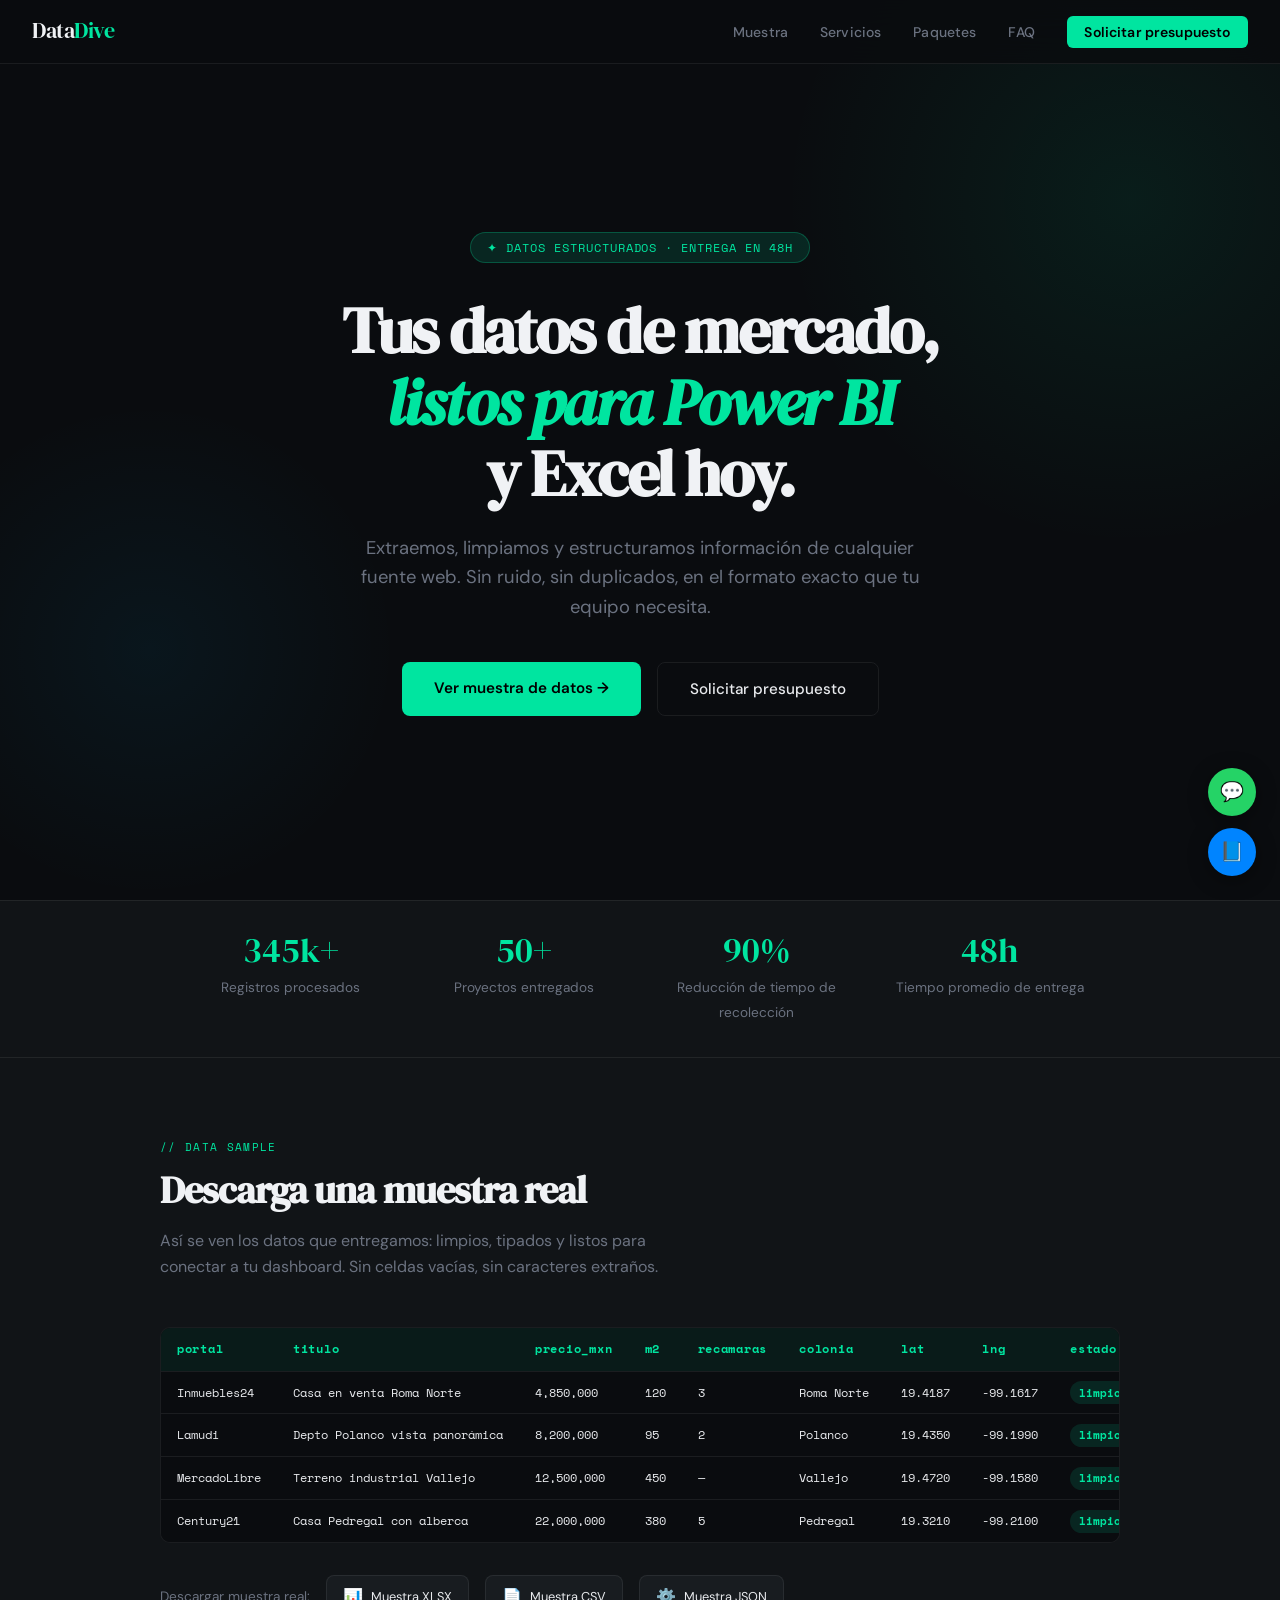
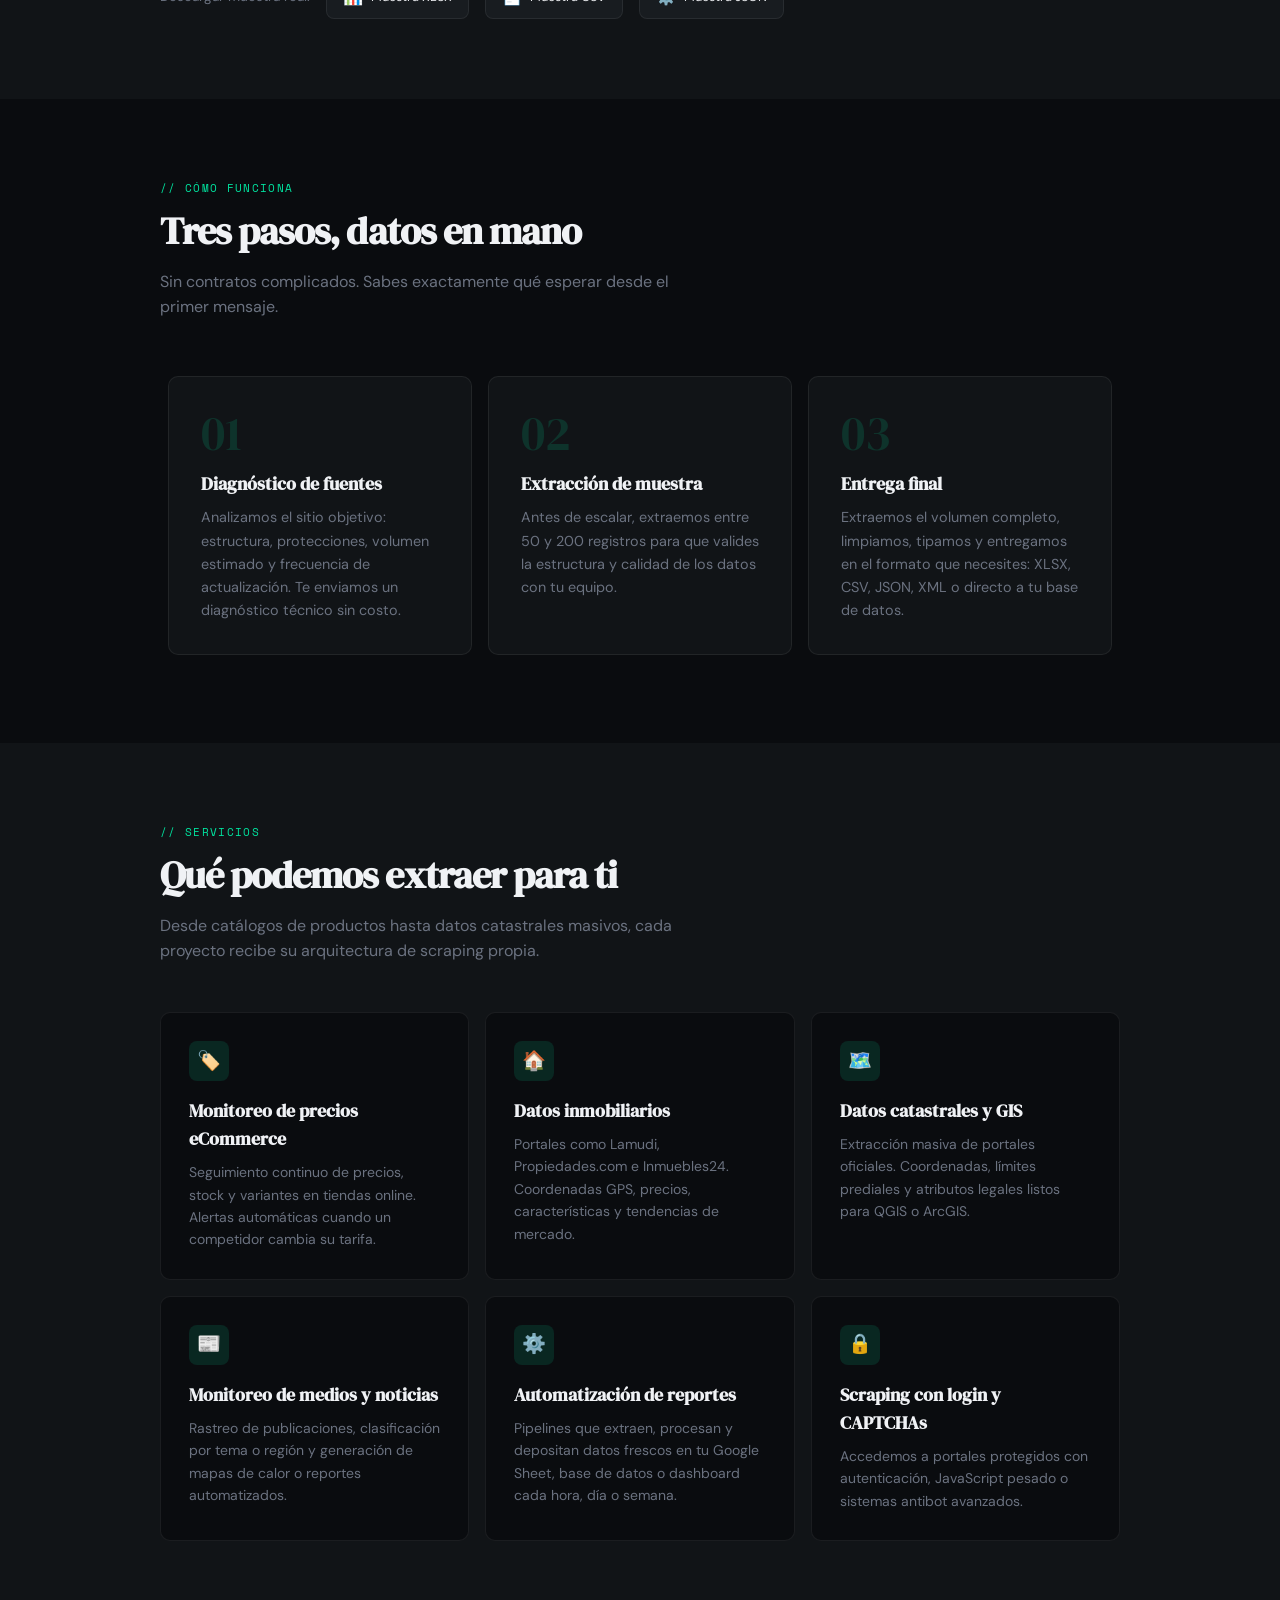
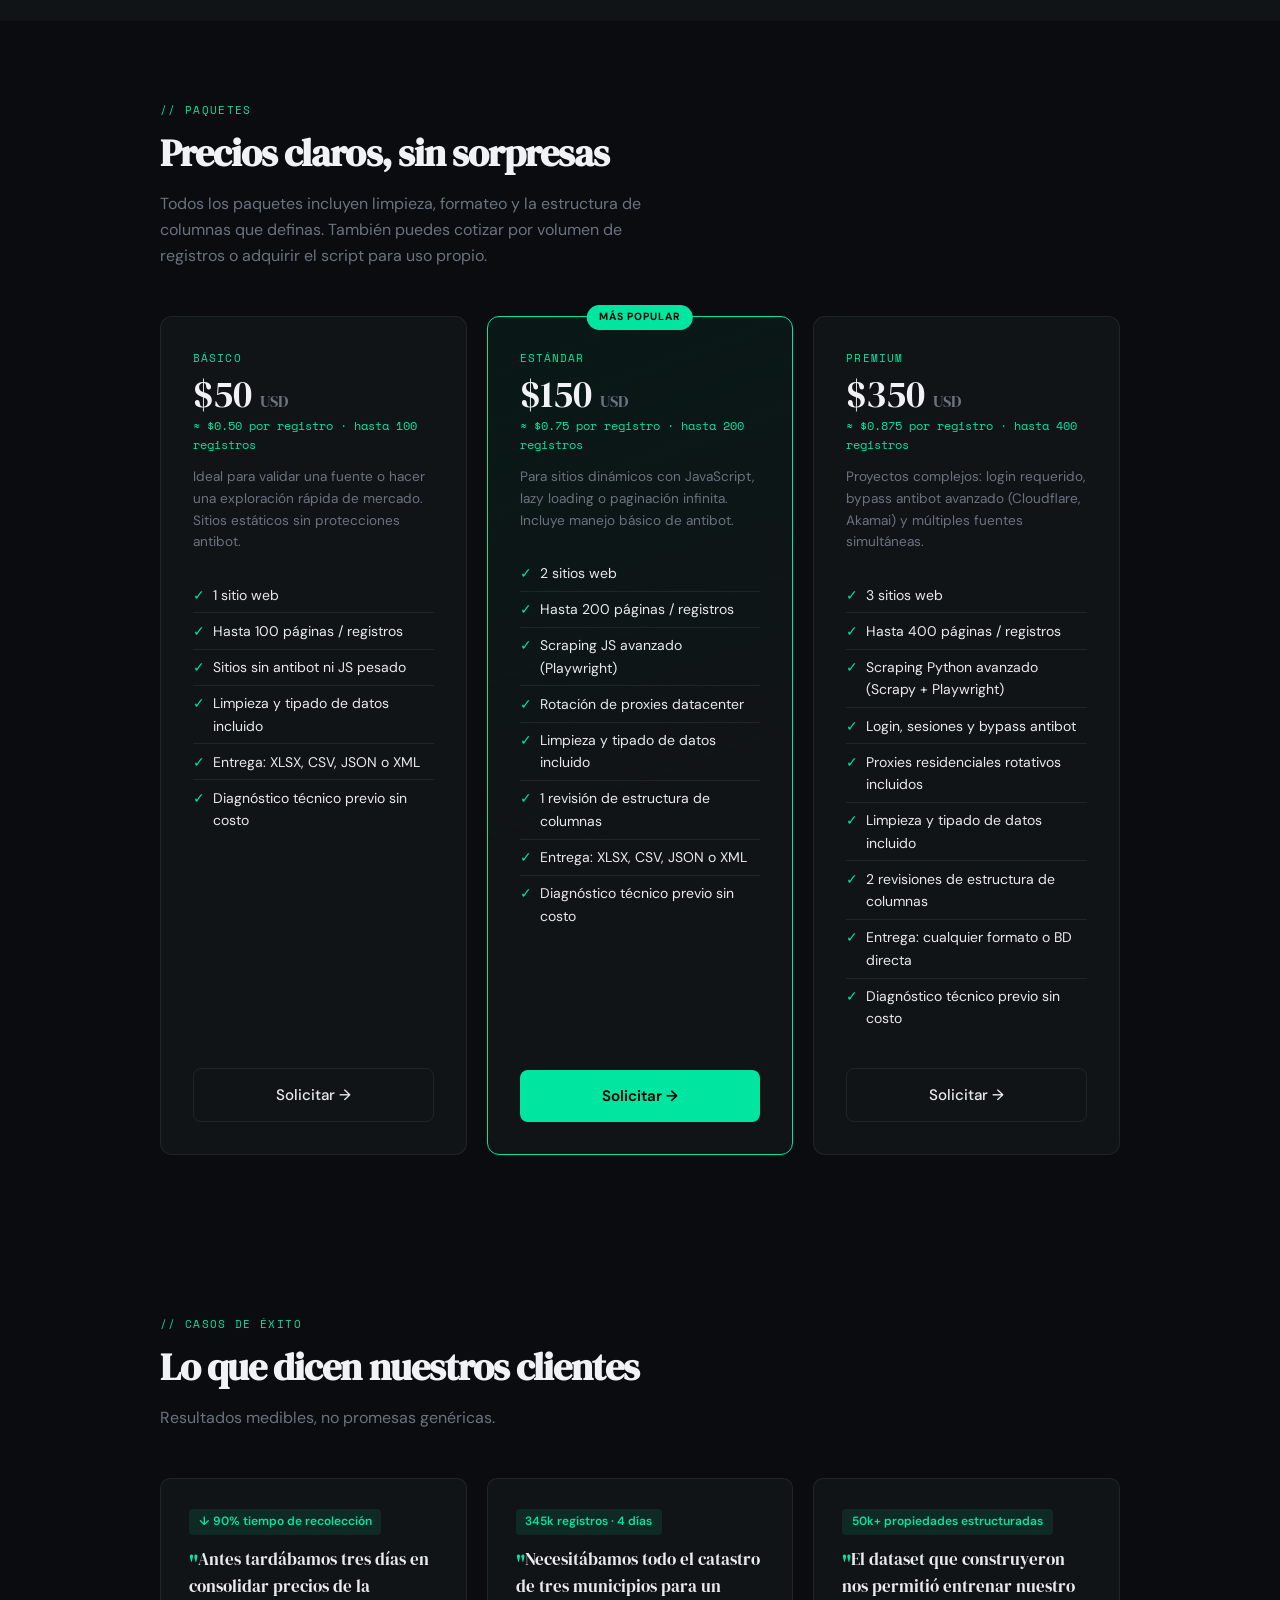
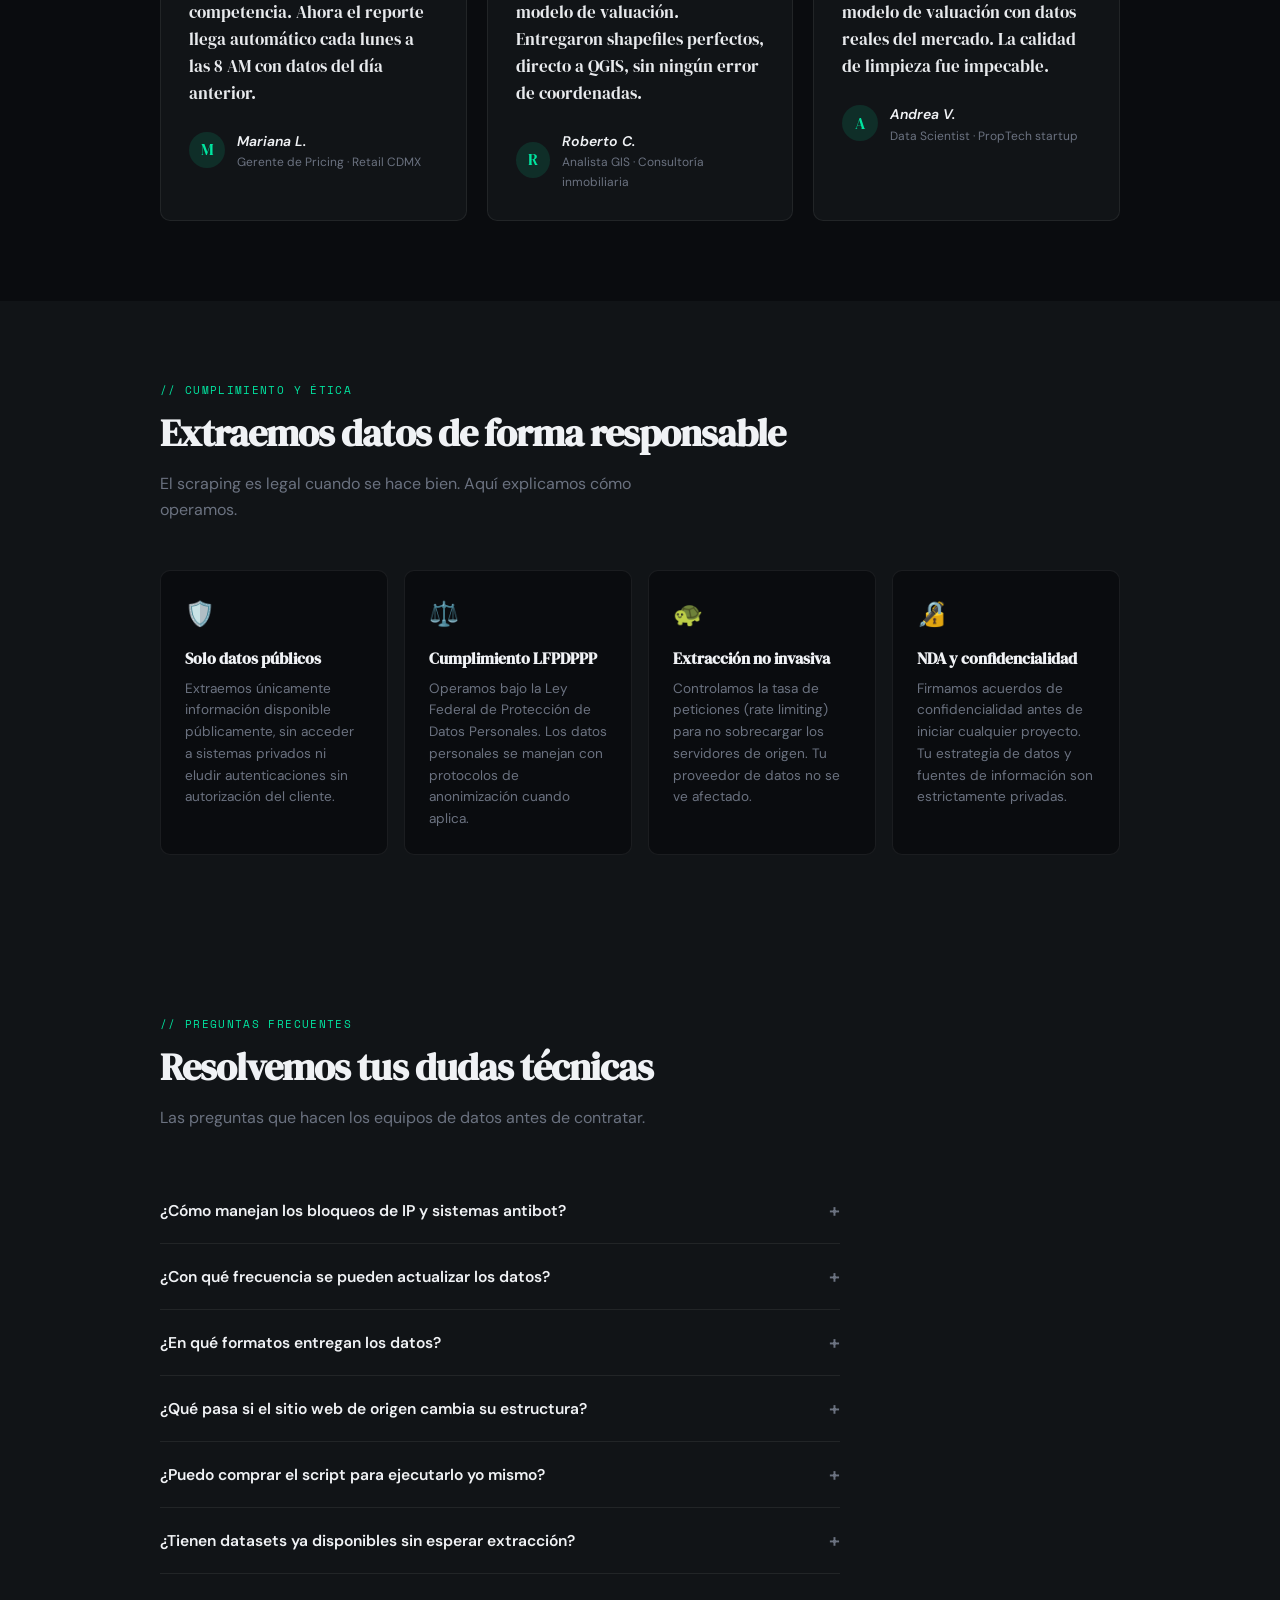
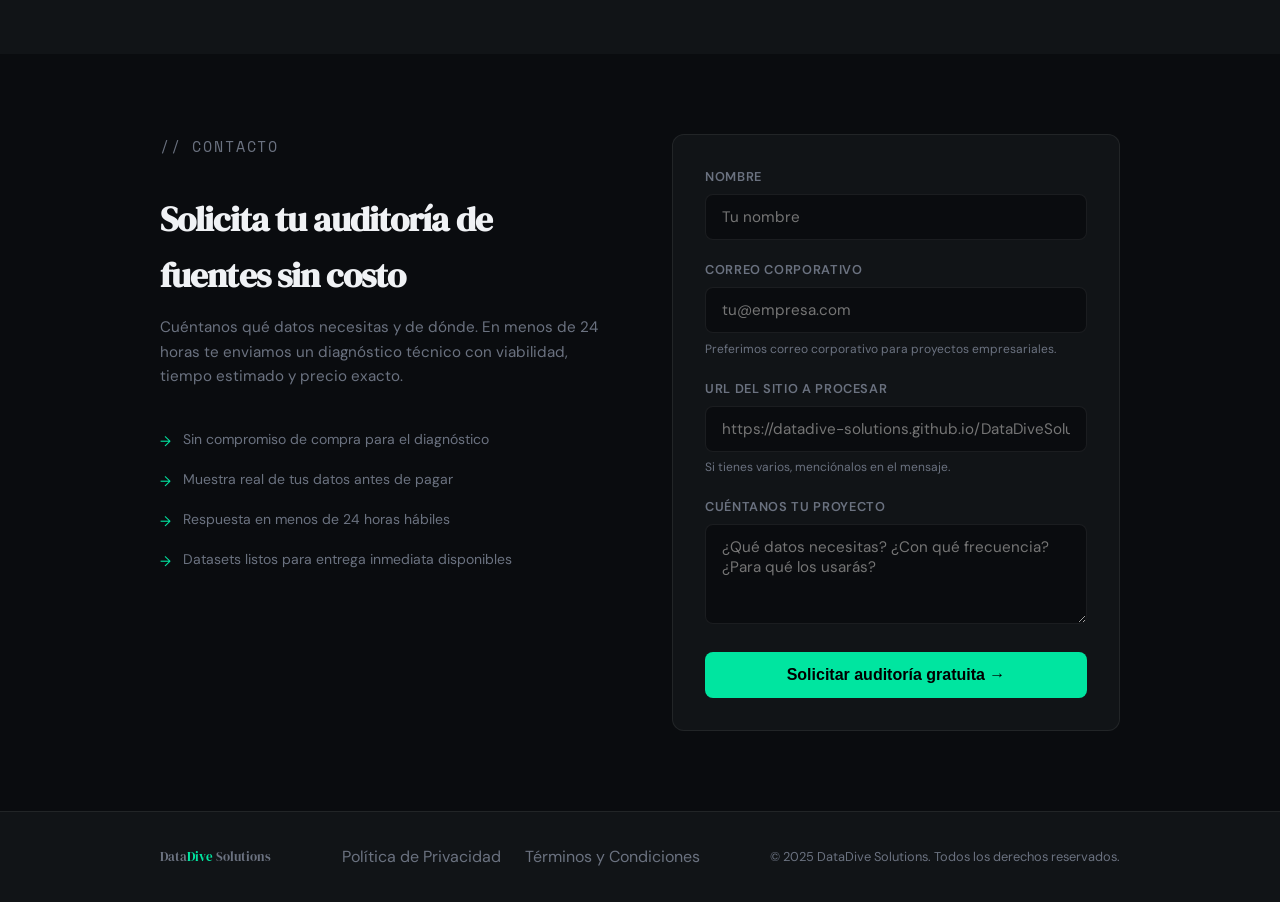
==== commit a435b1b1: "redireccionamiento inicio" ====
--- a/index.html
+++ b/index.html
@@ -20,6 +20,23 @@
 
   <!-- Stylesheet -->
   <link rel="stylesheet" href="css/styles.css">
+  <!-- Meta Pixel Code -->
+  <script>
+  !function(f,b,e,v,n,t,s)
+  {if(f.fbq)return;n=f.fbq=function(){n.callMethod?
+  n.callMethod.apply(n,arguments):n.queue.push(arguments)};
+  if(!f._fbq)f._fbq=n;n.push=n;n.loaded=!0;n.version='2.0';
+  n.queue=[];t=b.createElement(e);t.async=!0;
+  t.src=v;s=b.getElementsByTagName(e)[0];
+  s.parentNode.insertBefore(t,s)}(window, document,'script',
+  'https://connect.facebook.net/en_US/fbevents.js');
+  fbq('init', '1677530406272596');
+  fbq('track', 'PageView');
+  </script>
+  <noscript><img height="1" width="1" style="display:none"
+  src="https://www.facebook.com/tr?id=1677530406272596&ev=PageView&noscript=1"
+  /></noscript>
+  <!-- End Meta Pixel Code -->
 </head>
 <body>
 
@@ -550,7 +567,7 @@
 
               <div class="form-group">
                 <label for="url_sitio">URL del sitio a procesar</label>
-                <input type="url" id="url_sitio" name="url_sitio" placeholder="https://sitio-objetivo.com">
+                <input type="url" id="url_sitio" name="url_sitio" placeholder="https://datadive-solutions.github.io/DataDiveSolutions/">
                 <p class="form-hint">Si tienes varios, menciónalos en el mensaje.</p>
               </div>
 
@@ -560,7 +577,7 @@
               </div>
 
               <!-- FormSubmit hidden fields -->
-              <input type="hidden" name="_next"    value="https://arifnvz.github.io/ddsolutions/">
+              <input type="hidden" name="_next"    value="https://datadive-solutions.github.io/DataDiveSolutions/">
               <input type="hidden" name="_captcha" value="false">
               <input type="hidden" name="_subject" value="Nueva solicitud de auditoría — DataDive">
 
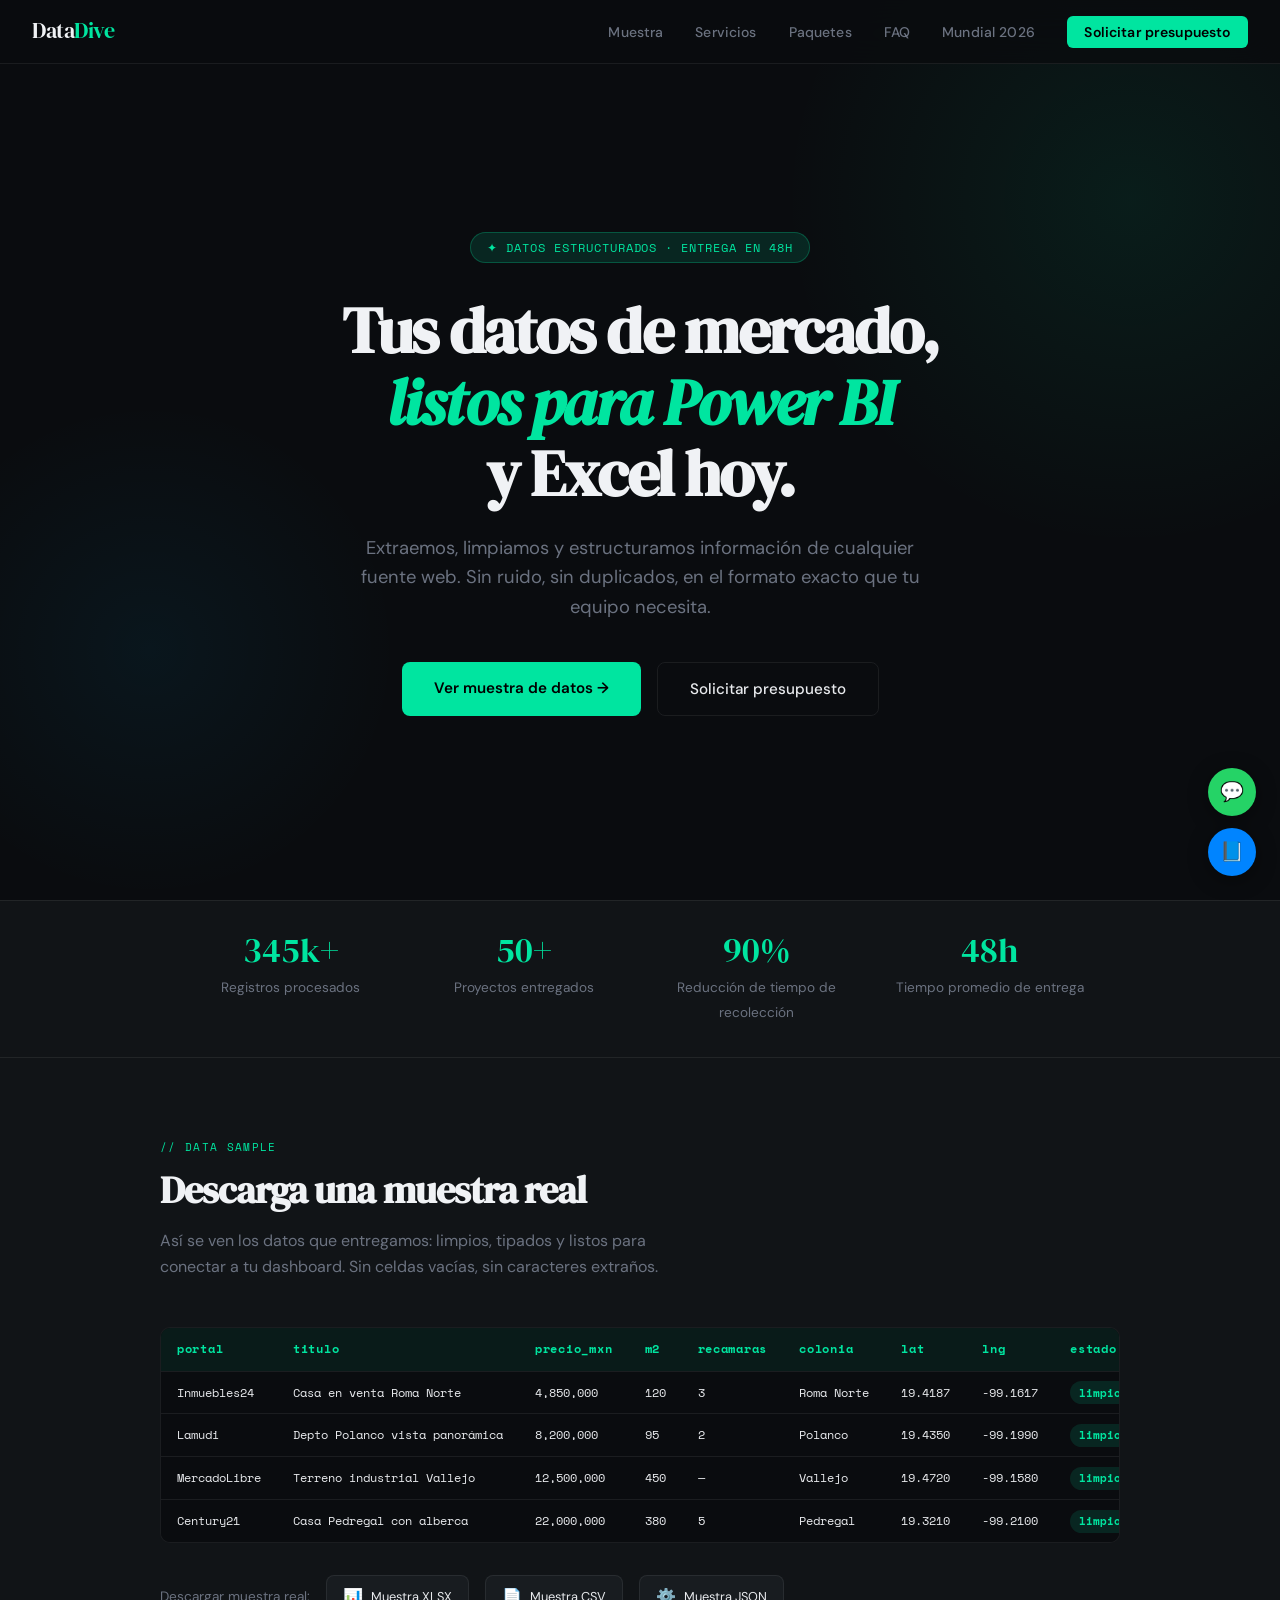
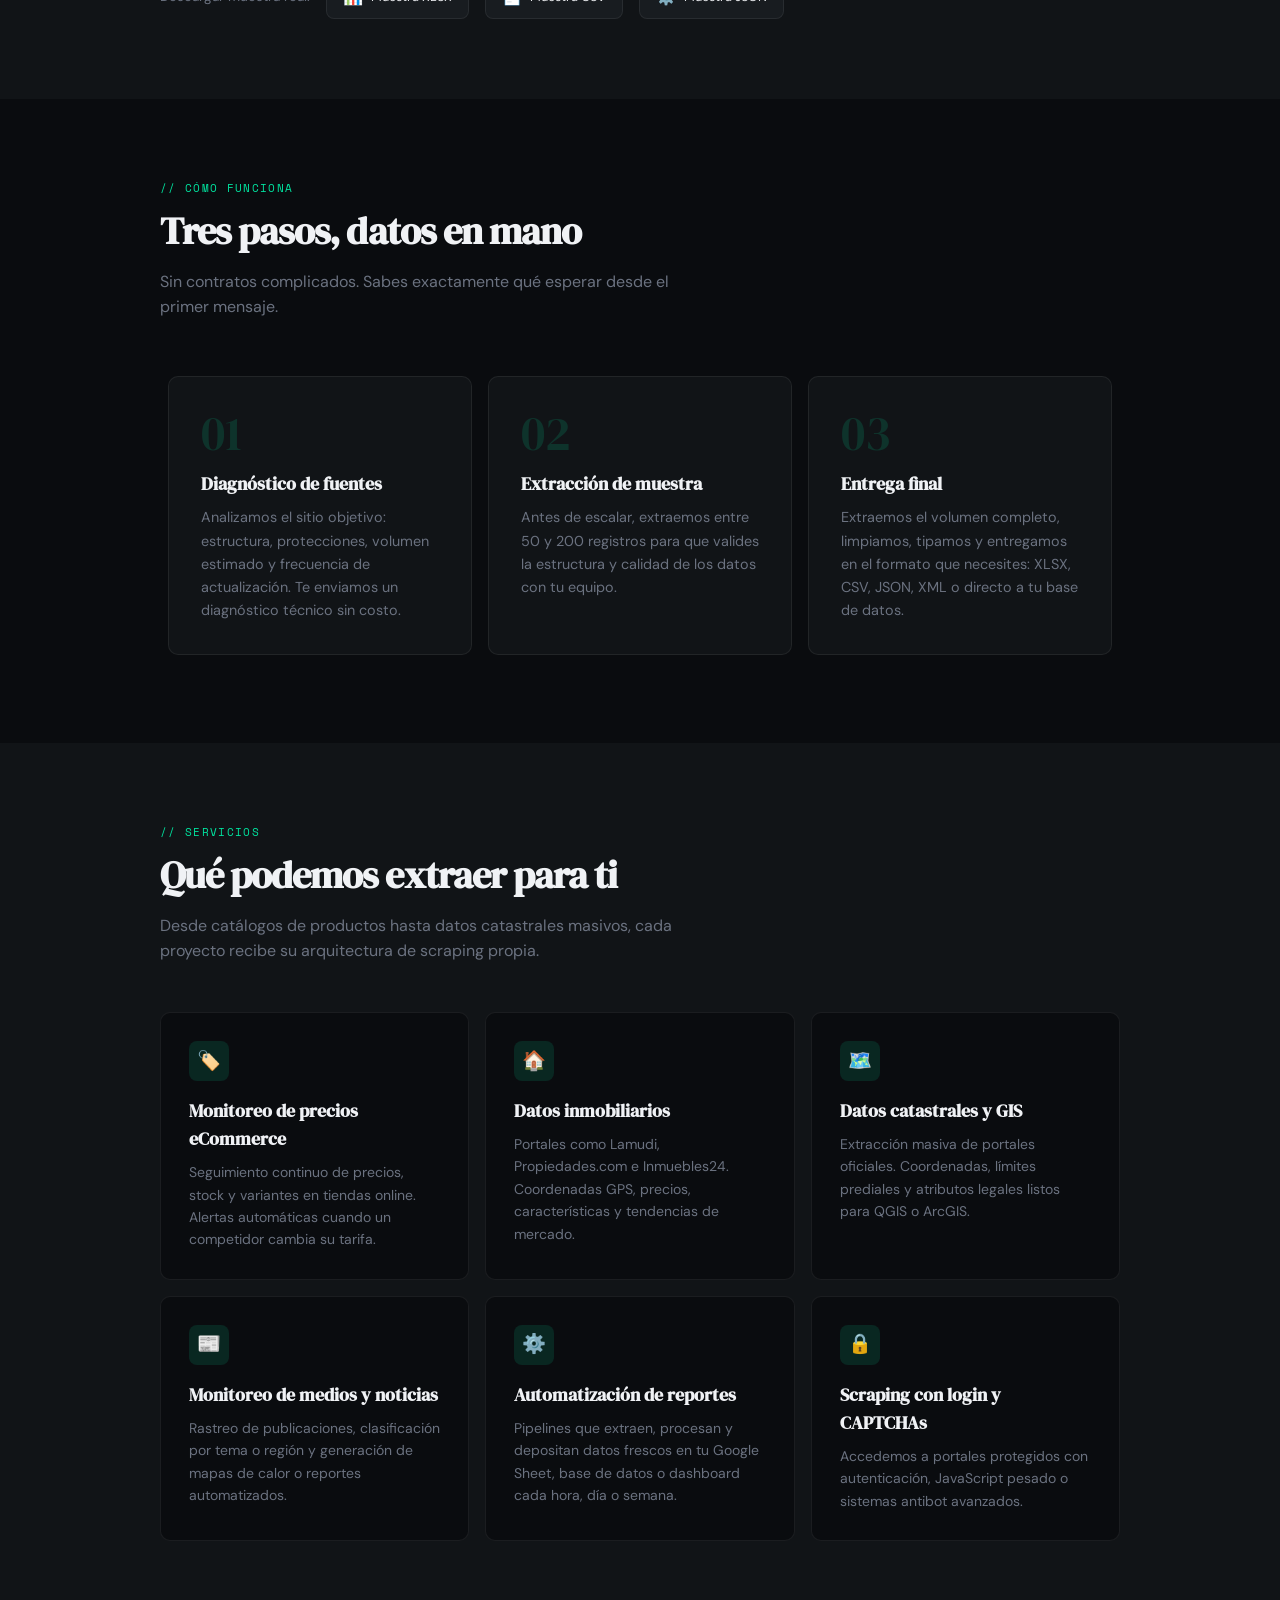
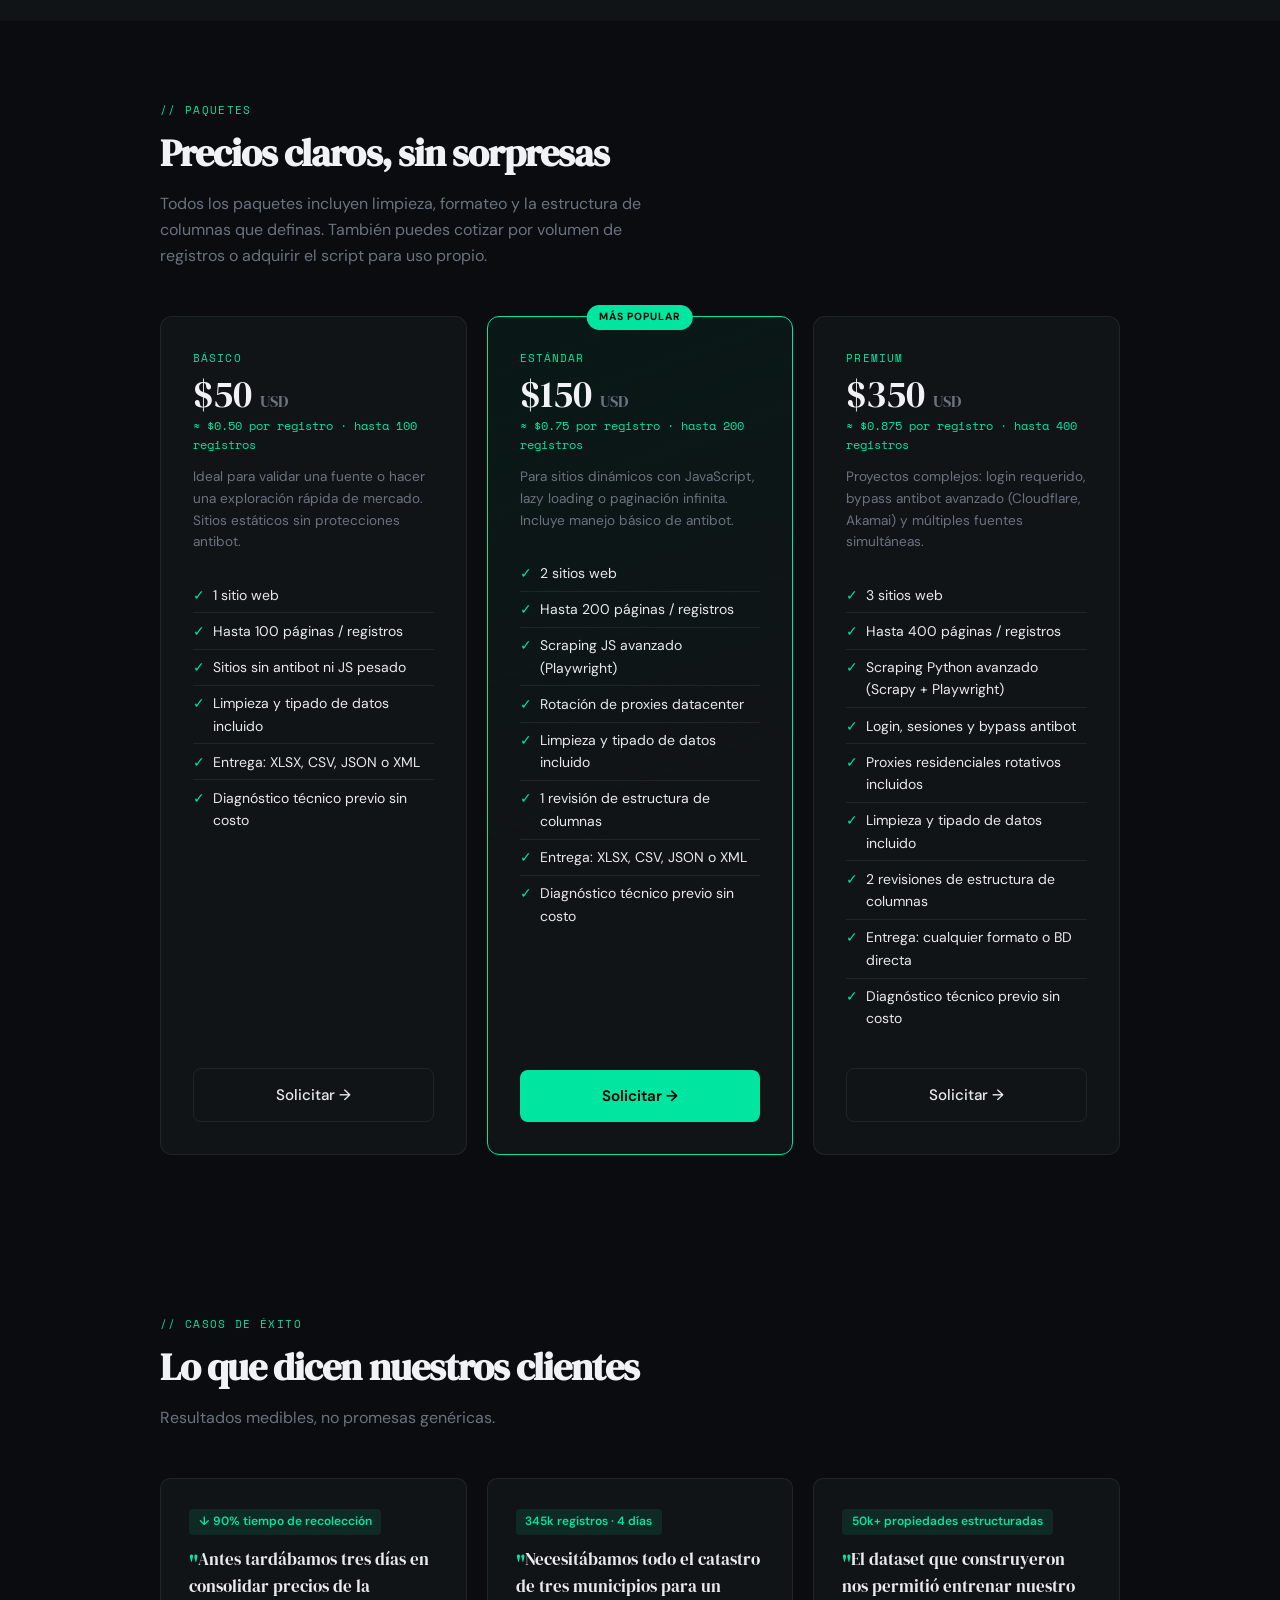
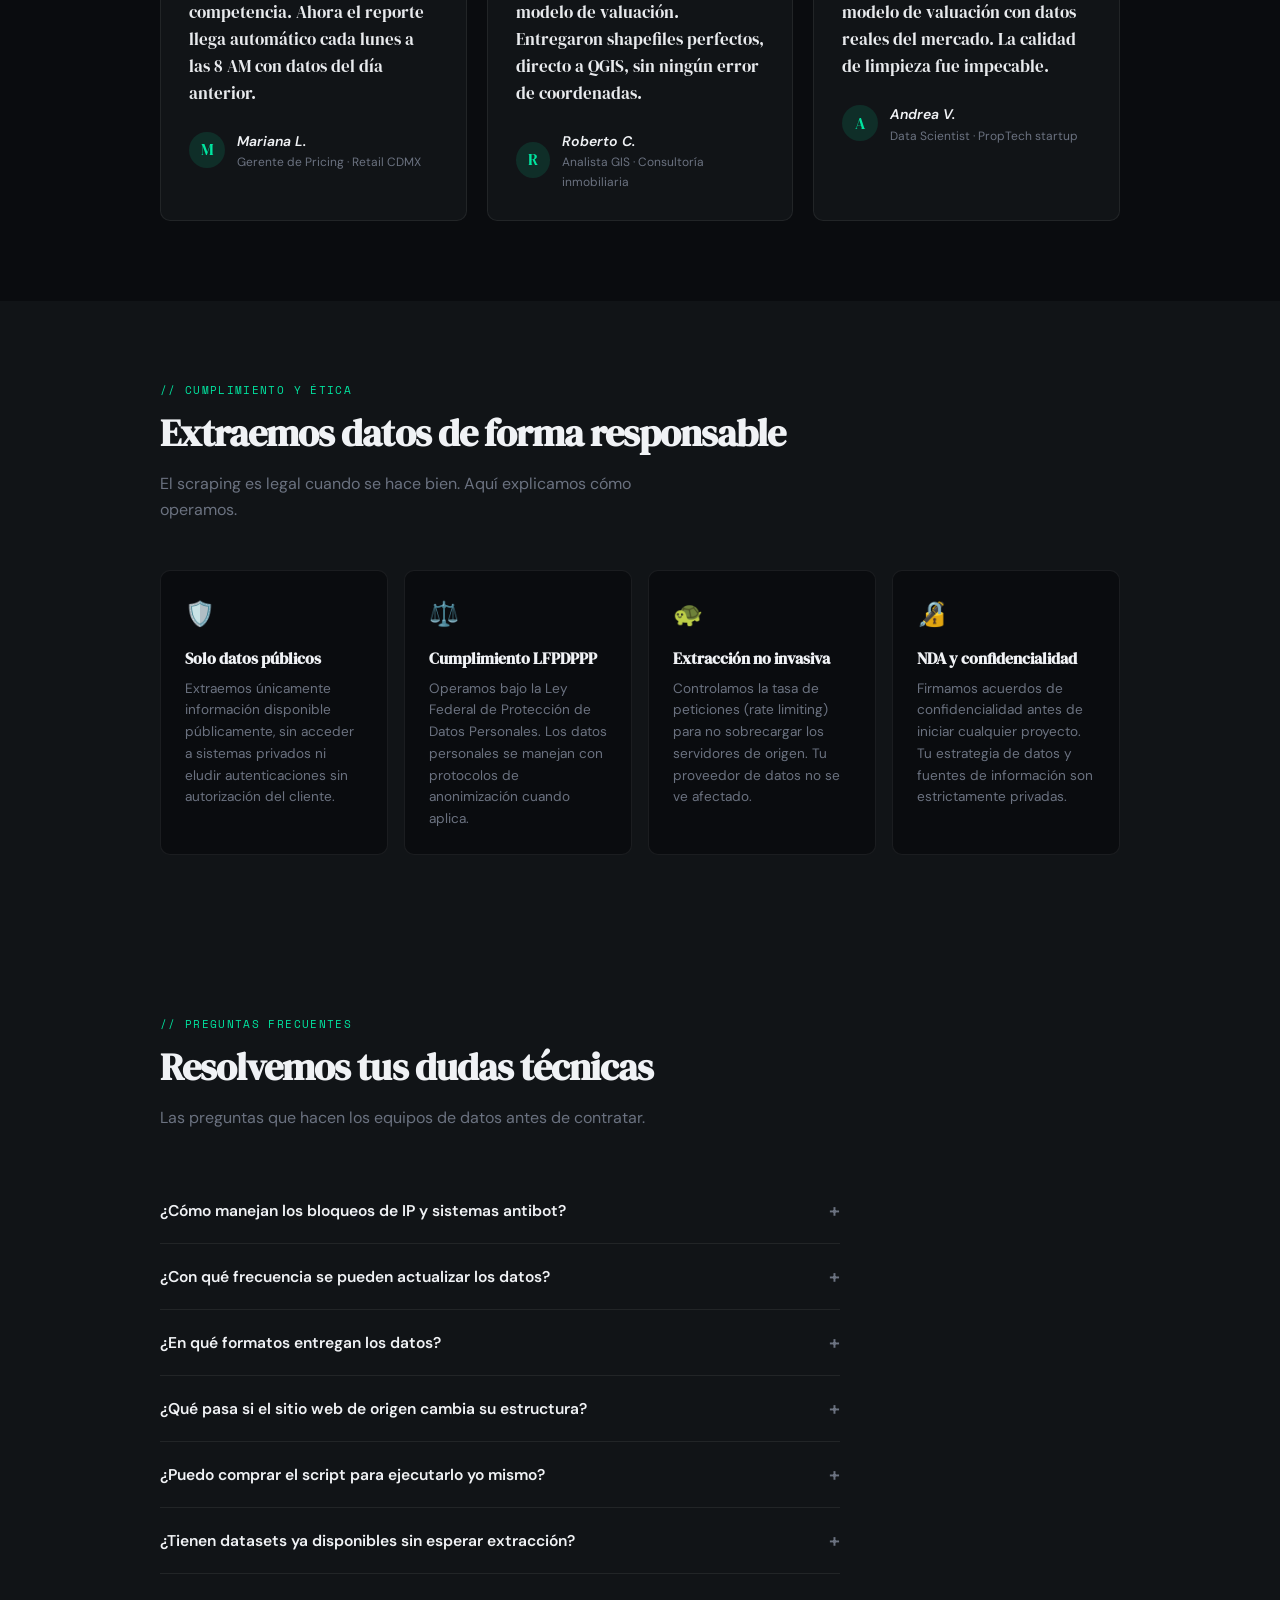
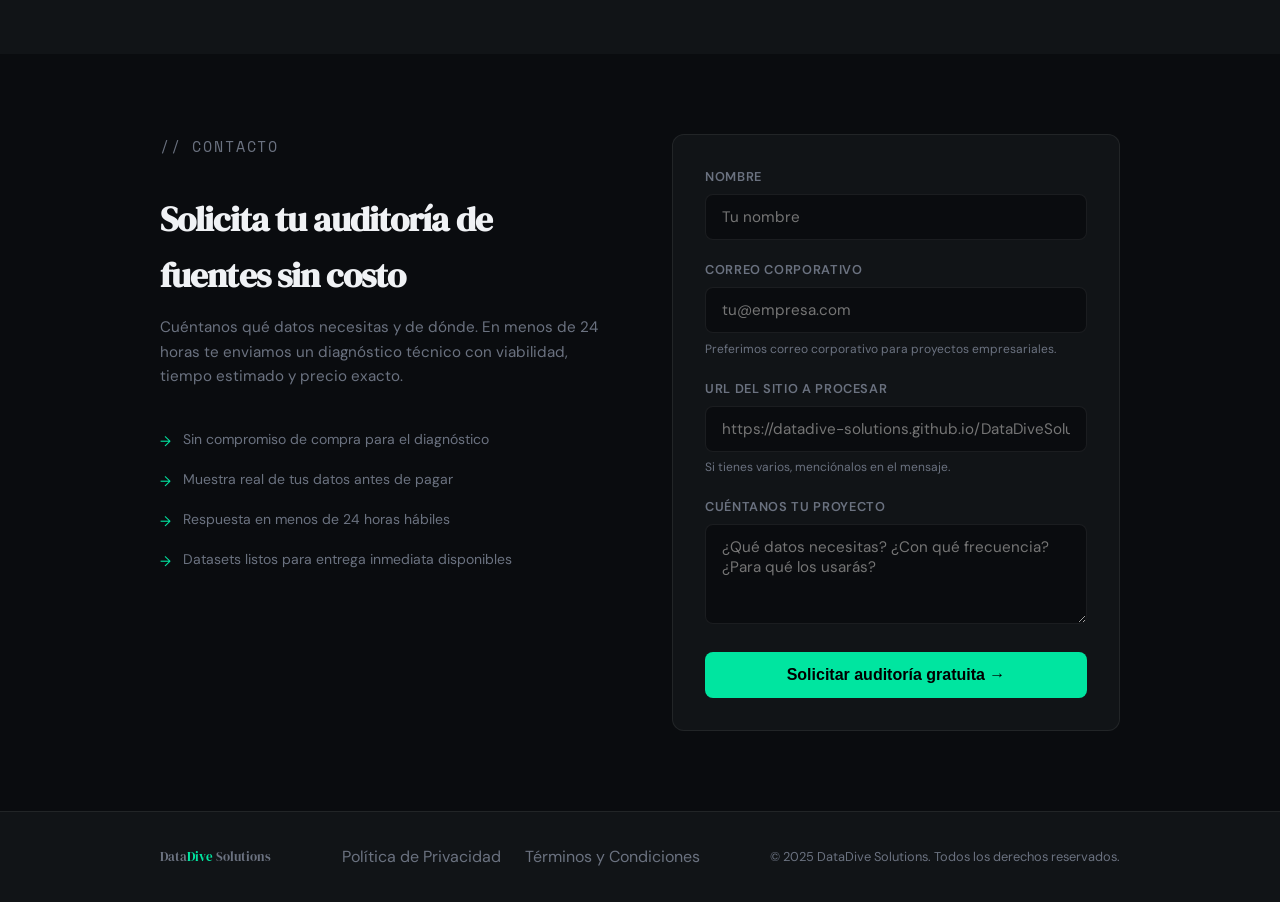
==== commit a994e7df: "Dataset Selecciones" ====
--- a/index.html
+++ b/index.html
@@ -53,6 +53,7 @@
         <li><a href="#servicios">Servicios</a></li>
         <li><a href="#paquetes">Paquetes</a></li>
         <li><a href="#faq">FAQ</a></li>
+        <li><a href="mundial-2026.html">Mundial 2026</a></li>
         <li><a href="#contacto" class="nav-cta">Solicitar presupuesto</a></li>
       </ul>
     </nav>
